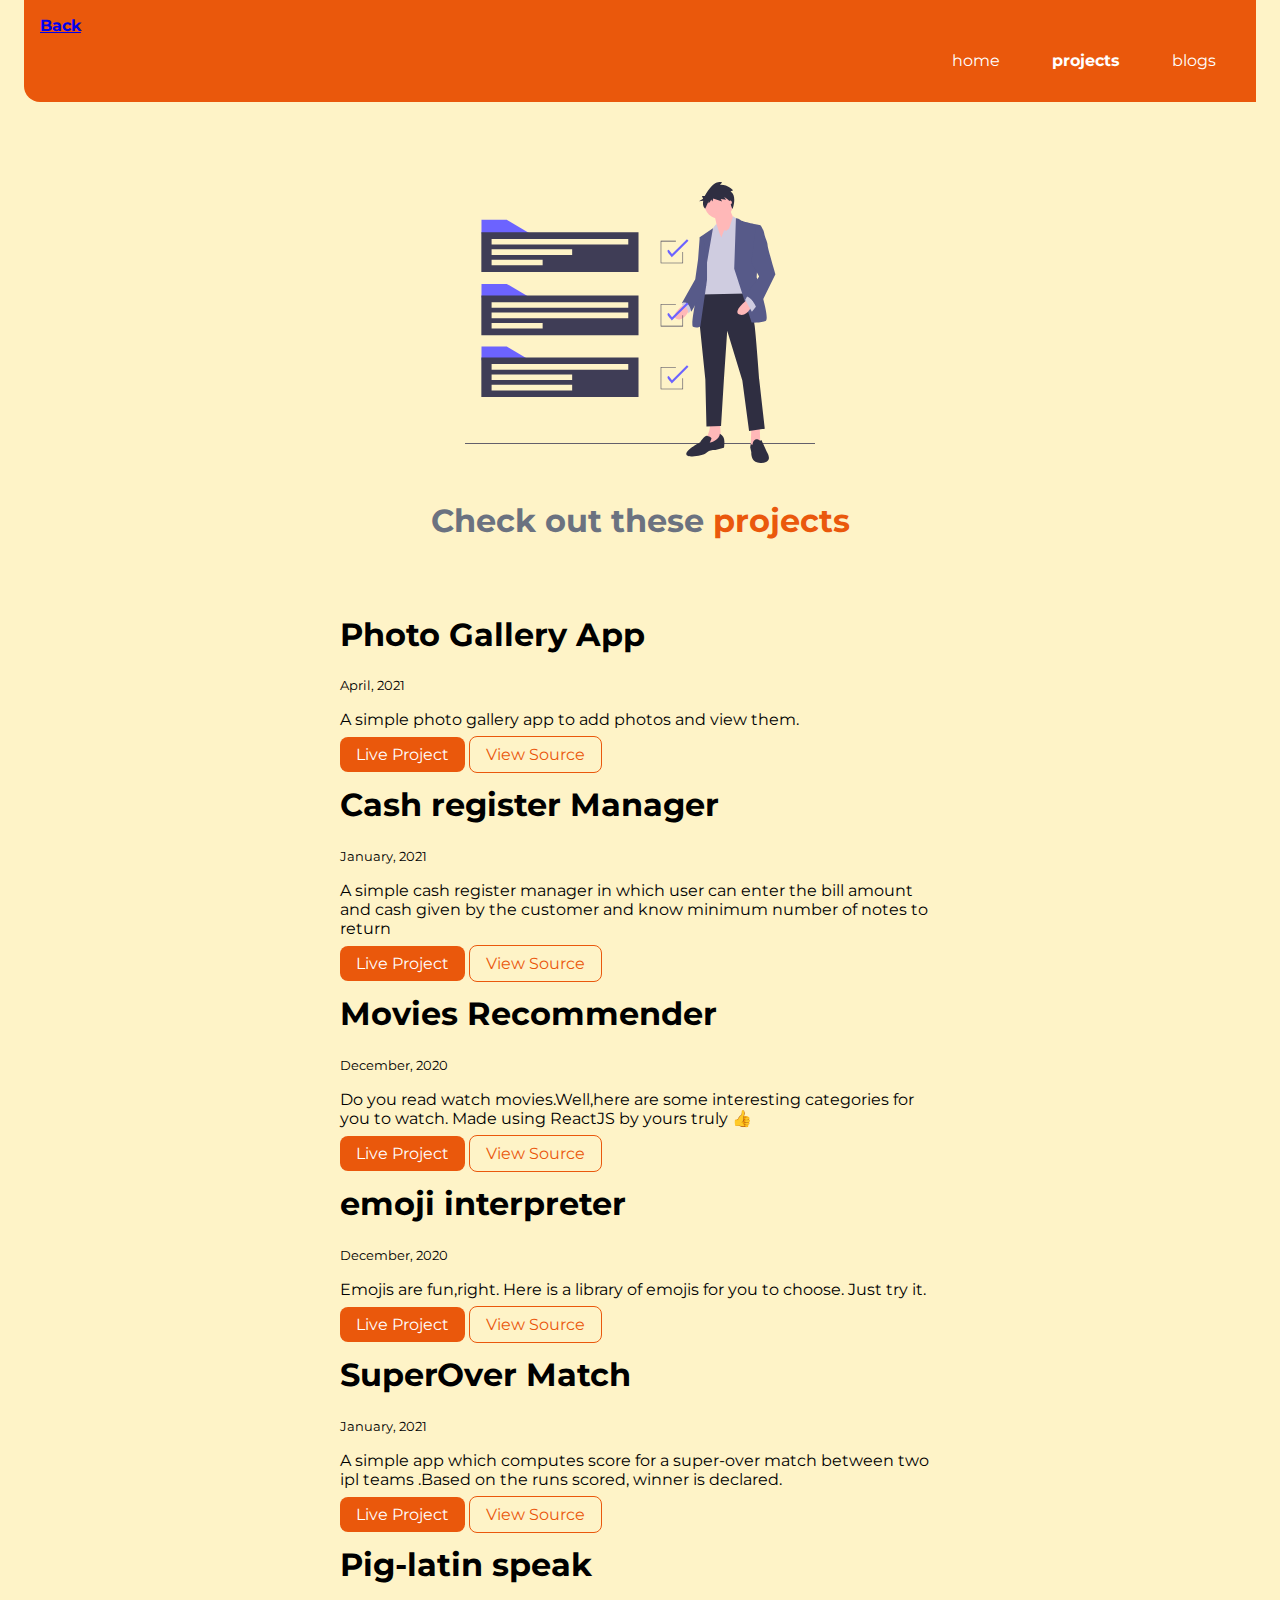
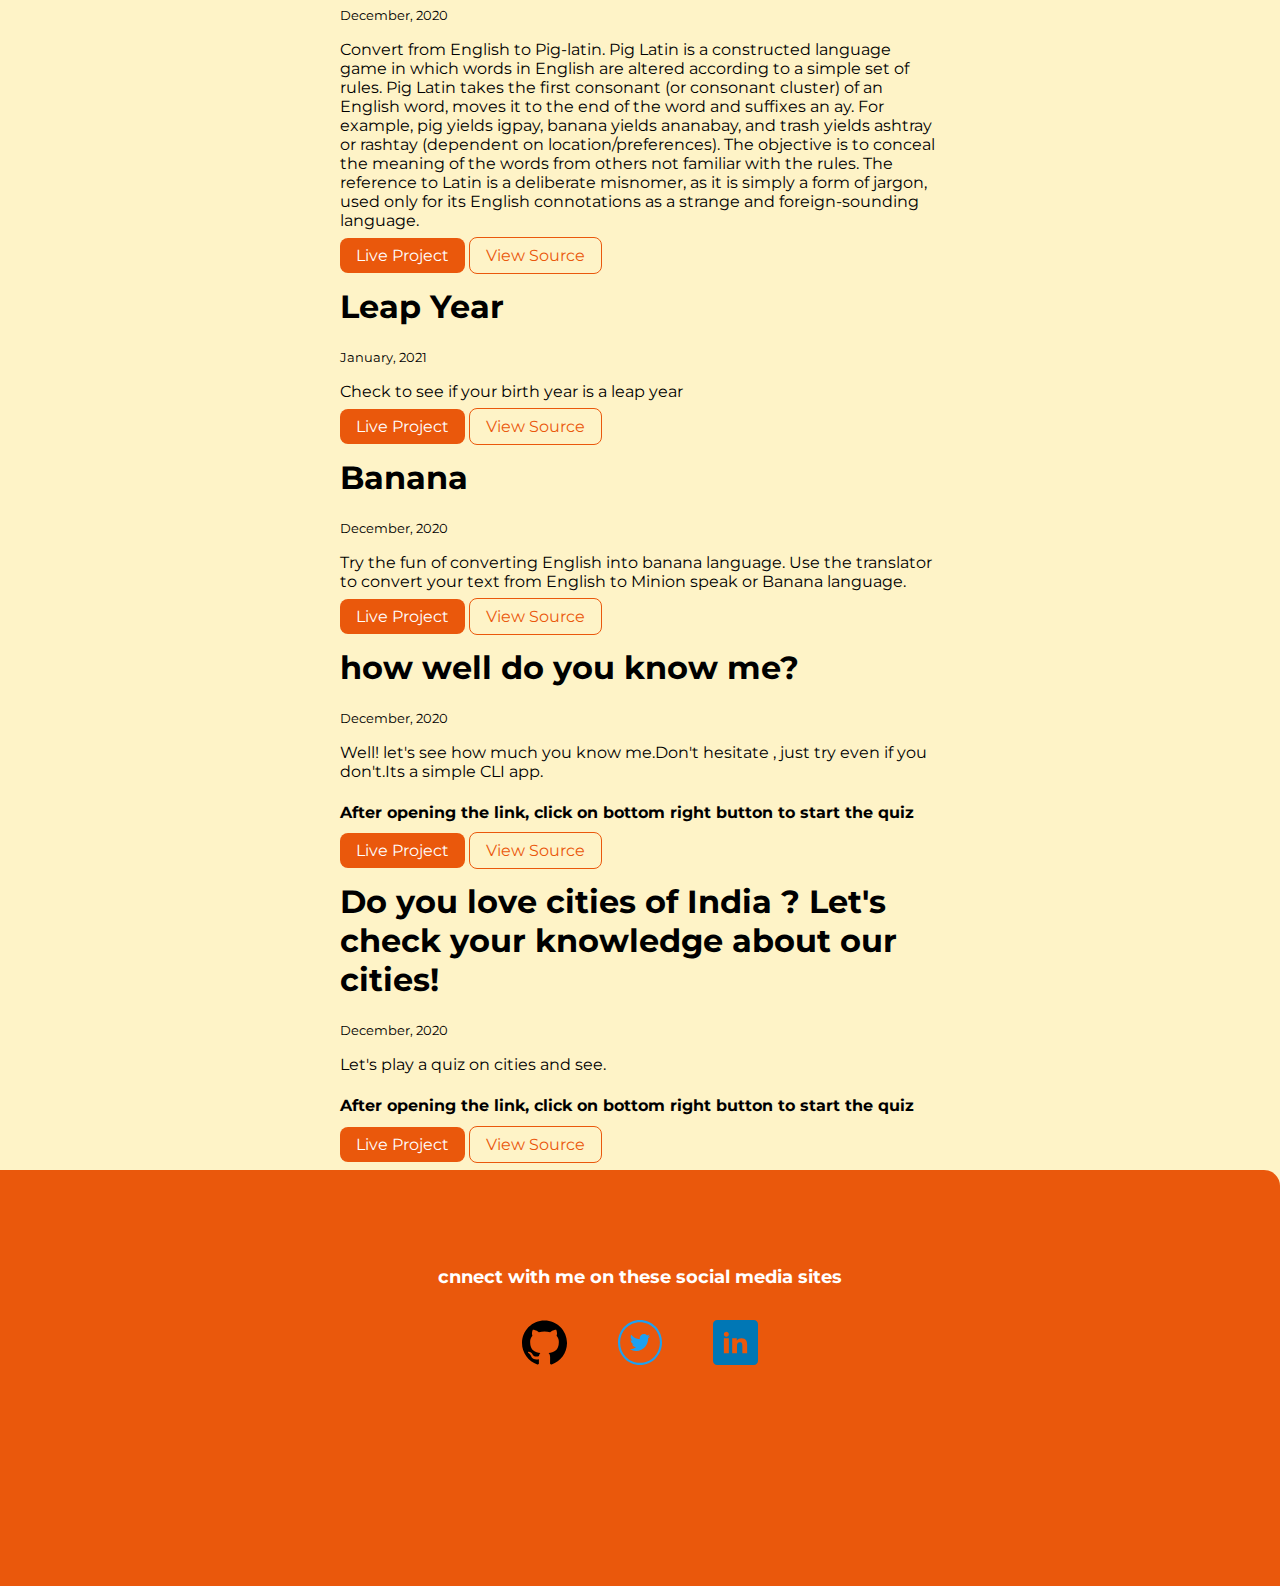
==== projects.html @ cdc4c17a "updates" ====
<!DOCTYPE html>
<html lang="en">
<head>
    <meta charset="UTF-8">
    <meta name="viewport" content="width=device-width, initial-scale=1.0">
    <link href="styles.css" rel="stylesheet" />
    <title>My projects!</title>
</head>
<body>
    <nav class="navigation container">
        <div class="nav-brand"><a href="/">Back </a></div>
        <ul class="list-non-bullet nav-pills">
            <li class="list-item-inline">
                <a class="link" href="/">home</a>
            </li>
            <li class="list-item-inline">
                <a class="link link-active" href="/projects.html">projects</a>
            </li>
            <li class="list-item-inline">
                <a class="link" href="/blogs.html">blogs</a>
            </li>
        </ul>
    </nav>

    <header class="hero">
        <img class="hero-img" src="images/projects.svg" />
        <h1 class="hero-heading">Check out these <span class="heading-inverted"> projects</span></h1>
    </header>

    <ul class="list-non-bullet">

        <li>
            <article class="showcase-list container container-center ">
                <h1>Photo Gallery App</h1>
            <small>April, 2021</small>
            <p>A simple photo gallery app to add photos and view them.</p>

            <a class="link link-primary" href="https://image-gallery01.netlify.app/">Live Project</a>
            <a class="link link-secondary" href="https://github.com/Ankitdotc/Photo-gallery-app">View Source</a>

            </article>
            
        </li>

        <li>
            <article class="showcase-list container container-center ">
                <h1>Cash register Manager</h1>
            <small>January, 2021</small>
            <p>A simple cash register manager in which user can enter the bill amount and cash given by the customer and know minimum number of notes to return</p>

            <a class="link link-primary" href="https://cash-registry.netlify.app/">Live Project</a>
            <a class="link link-secondary" href="https://github.com/Ankitdotc/cash-register-manager">View Source</a>

            </article>
            
        </li>

        

        <li>
            <article class="showcase-list container container-center ">
                <h1>Movies Recommender</h1>
            <small>December, 2020</small>
            <p>Do you read watch movies.Well,here are some interesting categories for you to watch. Made using ReactJS by yours truly 👍</p>

            <a class="link link-primary" href="https://poplz.csb.app/">Live Project</a>
            <a class="link link-secondary" href="https://github.com/Ankitdotc/Movies">View Source</a>

            </article>
            
        </li>

        <li>
            <article class="showcase-list container container-center ">
                <h1>emoji interpreter</h1>
            <small>December, 2020</small>
            <p>Emojis are fun,right. Here is a library of emojis for you to choose. Just try it.</p>

            <a class="link link-primary" href="https://5e61q.csb.app/">Live Project</a>
            <a class="link link-secondary" href="https://github.com/Ankitdotc/Emoji-interpretor">View Source</a>

            </article>
            
        </li>

        <li>
            <article class="showcase-list container container-center ">
                <h1>SuperOver Match</h1>
            <small>January, 2021</small>
            <p>A simple app which computes score for a super-over match between two ipl teams .Based on the runs scored, winner is declared.</p>

            <a class="link link-primary" href="https://superover.netlify.app/">Live Project</a>
            <a class="link link-secondary" href="https://github.com/Ankitdotc/Super-Over-Match">View Source</a>

            </article>
            
        </li>


        <li>
            <article class="showcase-list container container-center ">
                <h1>Pig-latin speak</h1>
            <small>December, 2020</small>
            <p>Convert from English to Pig-latin.  Pig Latin is a constructed language game in which words in English are altered according to a simple set of rules. Pig Latin takes the first consonant (or consonant cluster) of an English word, moves it to the end of the word and suffixes an ay. For example, pig yields igpay, banana yields ananabay, and trash yields ashtray or rashtay (dependent on location/preferences). The objective is to conceal the meaning of the words from others not familiar with the rules. The reference to Latin is a deliberate misnomer, as it is simply a form of jargon, used only for its English connotations as a strange and foreign-sounding language.</p>

            <a class="link link-primary" href="https://pig-latin-translate.netlify.app/">Live Project</a>
            <a class="link link-secondary" href="https://github.com/Ankitdotc/Translator-App">View Source</a>

            </article>
            
        </li>
        <li>
            <article class="showcase-list container container-center ">
                <h1>Leap Year</h1>
            <small>January, 2021</small>
            <p>Check to see if your birth year is a leap year</p>
            <a class="link link-primary" href="https://leap-yearcheck.netlify.app/">Live Project</a>
            <a class="link link-secondary" href="https://github.com/Ankitdotc/LeapYear">View Source</a>

            </article>
            
        </li>

        <li>
            <article class="showcase-list container container-center ">
                <h1>Banana</h1>
            <small>December, 2020</small>
            <p>Try the fun of converting English into banana language. Use the translator to convert your text from English to Minion speak or Banana language.</p>

            <a class="link link-primary" href="https://banana-fun-translate.netlify.app/">Live Project</a>
            <a class="link link-secondary" href="https://github.com/Ankitdotc/Banana-speak">View Source</a>

            </article>
            
        </li>

        <li>
            <article class="showcase-list container container-center ">
                <h1>how well do you know me?</h1>
                <small>December, 2020</small>
                <p>Well! let's see how much you know me.Don't hesitate , just try even if you don't.Its a simple CLI app.
                  <h3><small>After opening the link, click on bottom right button to start the quiz</small></h3></p>
    
                <a class="link link-primary" href="https://repl.it/@Ankitc99/Do-you-Know-me-Cli-quiz-app-1?embed=1&output=1#index.js">Live Project</a>
                <a class="link link-secondary" href="https://github.com/Ankitdotc/Do-you-Know-me--Cli-quiz-app-1">View Source</a>
            </article>
            
        </li>

        <li>
            <article class="showcase-list container container-center ">
                <h1>Do you love cities of India ? Let's check your knowledge about our cities!</h1>
            <small>December, 2020</small>
            <p> Let's play a quiz on cities  and see.
                <h3><small>After opening the link, click on bottom right button to start the quiz</small></h3>
            </p>

            <a class="link link-primary" href="https://repl.it/@Ankitc99/Cli-App-Quiz-on-Indian-Cities-2?embed=1&output=1#index.js">Live Project</a>
            <a class="link link-secondary" href="https://github.com/Ankitdotc/Cli-App-Quiz-on-Indian-Cities-2">View Source</a>

            </article>
            
        </li>

    </ul>

    <footer class="footer">
        <div class="footer-header">cnnect with me on these social media sites </div>
        <ul class="social-links list-non-bullet">
            <li class="list-item-inline">
                <a class="link" href="https://github.com/Ankitdotc/Portfolio-design">
                    <img class="github" src="images/github.svg" alt=""style=" width: 7%">
                </a>
            </li>
            <li class="list-item-inline">
                <a class="link" href="https://twitter.com/AnkitCh10814265">
                    <img class="twitter" src="images/twitter-round-line-color.svg" alt="" style="
                    width: 7%">
                </a>
            </li>
            <li class="list-item-inline">
                <a class="link" href="https://www.linkedin.com/in/ankit-chaudhary-b817491a7/">
                    <img class="linkedin" src="images/linkedin-square-color.svg" alt=""style="width:7%">
                </a>
            </li>
            
        </ul>
    </footer>
    
</body>
</html>
---- styles.css ----
@import url('https://fonts.googleapis.com/css2?family=Montserrat:ital@1&display=swap');

:root {
    --primary-color: #EA580C;
    --off-white: #F3F4F6;
    --dark-gray: #6B7280;


}

body {
    font-family: 'Montserrat', sans-serif;
    margin: 0px;
    background-color: #FEF3C7;

}

hr {
    margin: 2rem 0rem;
}

/** container **/

.container {
    padding: 0rem 1rem;


}

.container-center {
    max-width: 600px;
    margin: auto;
}

/** links **/

.link {

    text-decoration: none;
    padding: 0.5rem 1rem;
}

.link-primary {
    background-color: var(--primary-color);
    border-radius: 0.5rem;
    color: white;

}

.link-secondary {
    color: var(--primary-color);
    border-radius: 0.5rem;
    border: 1px solid var(--primary-color);


}

/** look into BEM naming convention for CSS **/

/** lists **/

.list-non-bullet {
    list-style: none;
    padding-inline-start: 0px;
}

.list-item-inline {
    display: inline;
    padding: 0rem 0.5rem;
}

/** navigation **/

.navigation {
    background-color: var(--primary-color);
    color: lightyellow;
    padding: 1rem;
    border-bottom-left-radius: 1rem;
}

.navigation .nav-brand {
    font-weight: bold;
}

.navigation .nav-pills {
    text-align: right;
}

.navigation .link {
    color: white;
}

.navigation .link-active {
    font-weight: bold;
}

/** header **/

.hero {
    padding: 2rem;
    padding-top: 5rem;

}

.hero .hero-img {
    max-width: 80%;
    width: 350px;
    display: block;
    margin: auto;
}
.head .hero-img1 {
  display: block;
  margin-left: auto;
  margin-right: auto;
  width: 20%;
}

.hero .hero-heading {
    text-align: center;
    padding-top: 1rem;
    color: var(--dark-gray);
}

.hero .hero-heading .heading-inverted {
    color: var(--primary-color);
}

/** sections **/

.section {
    padding: 2rem;
}

.section h1 {
    text-align: center;


}

.ow {
    background-color: var(--off-white);
}

.blog-part{
    max-width: 600px;
   
    margin: 0px auto;
}
.navigation{
    background-color: var(--primary-color);
    border-bottom-left-radius: 1rem;
    max-width: 1200px;
    margin: 0px auto;
}
.brand{
    color: white;
    padding: 0.5rem 2px 0rem 0.5rem;
    font-weight: bold;
    font-size: 1.3rem;
}
.header-text{
    text-align: center;
}

.highlight{
   color: var(--primary-color) ; 
   font-weight: bold;
   font-size: 2.5rem;
}



.blog-content{
    max-width: 600px;
   
    margin: 0px auto;
}

/** footers **/

.footer {
    background-color: var(--primary-color);
    padding: 4rem 1rem;
    text-align: center;
    color: white;
    border-top-right-radius: 1rem;
}

.footer .link {
    color: white;
}

.footer .footer-header {
    font-weight: bold;
    font-size: large;
    padding:2rem 2rem;
}

.footer ul {
    padding-inline-start: 0px;
    margin: auto;
    padding:0;
    width:50vw;
    height:22.5vh;
    font-size:10px;
}
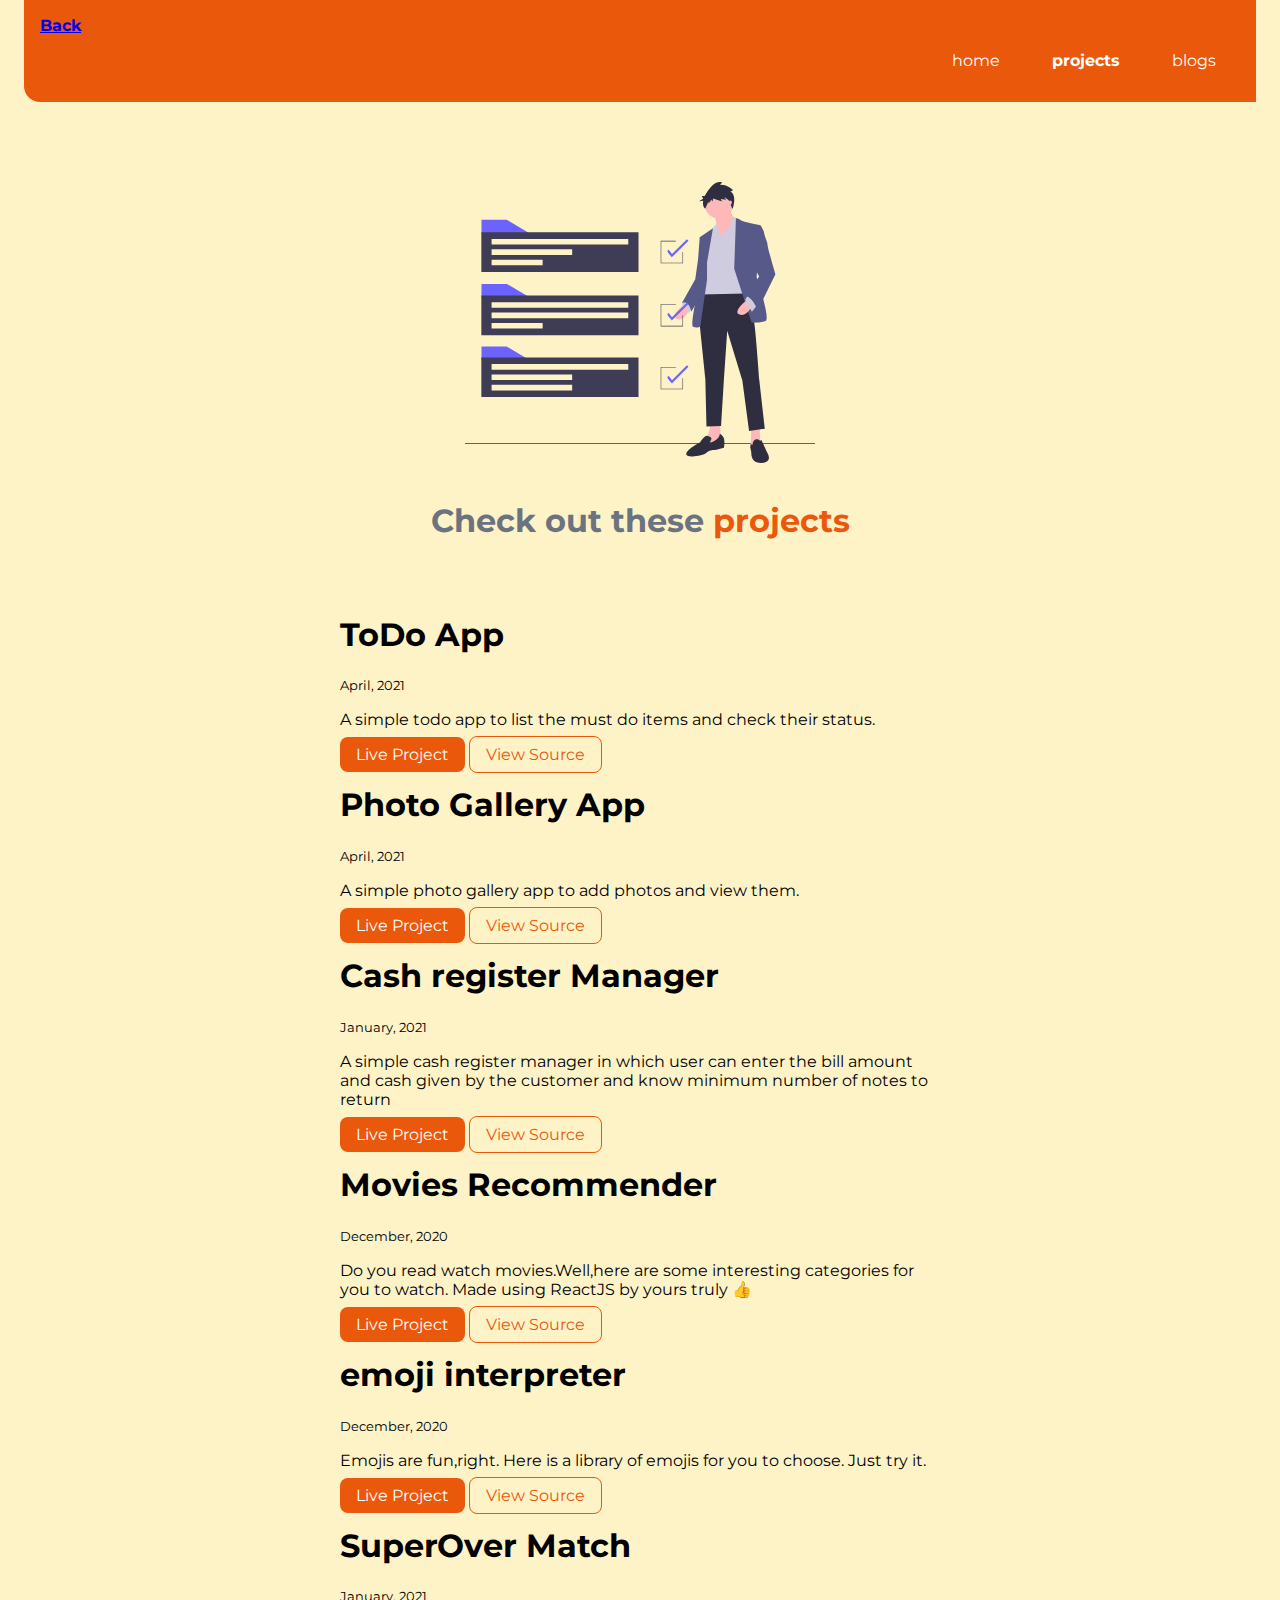
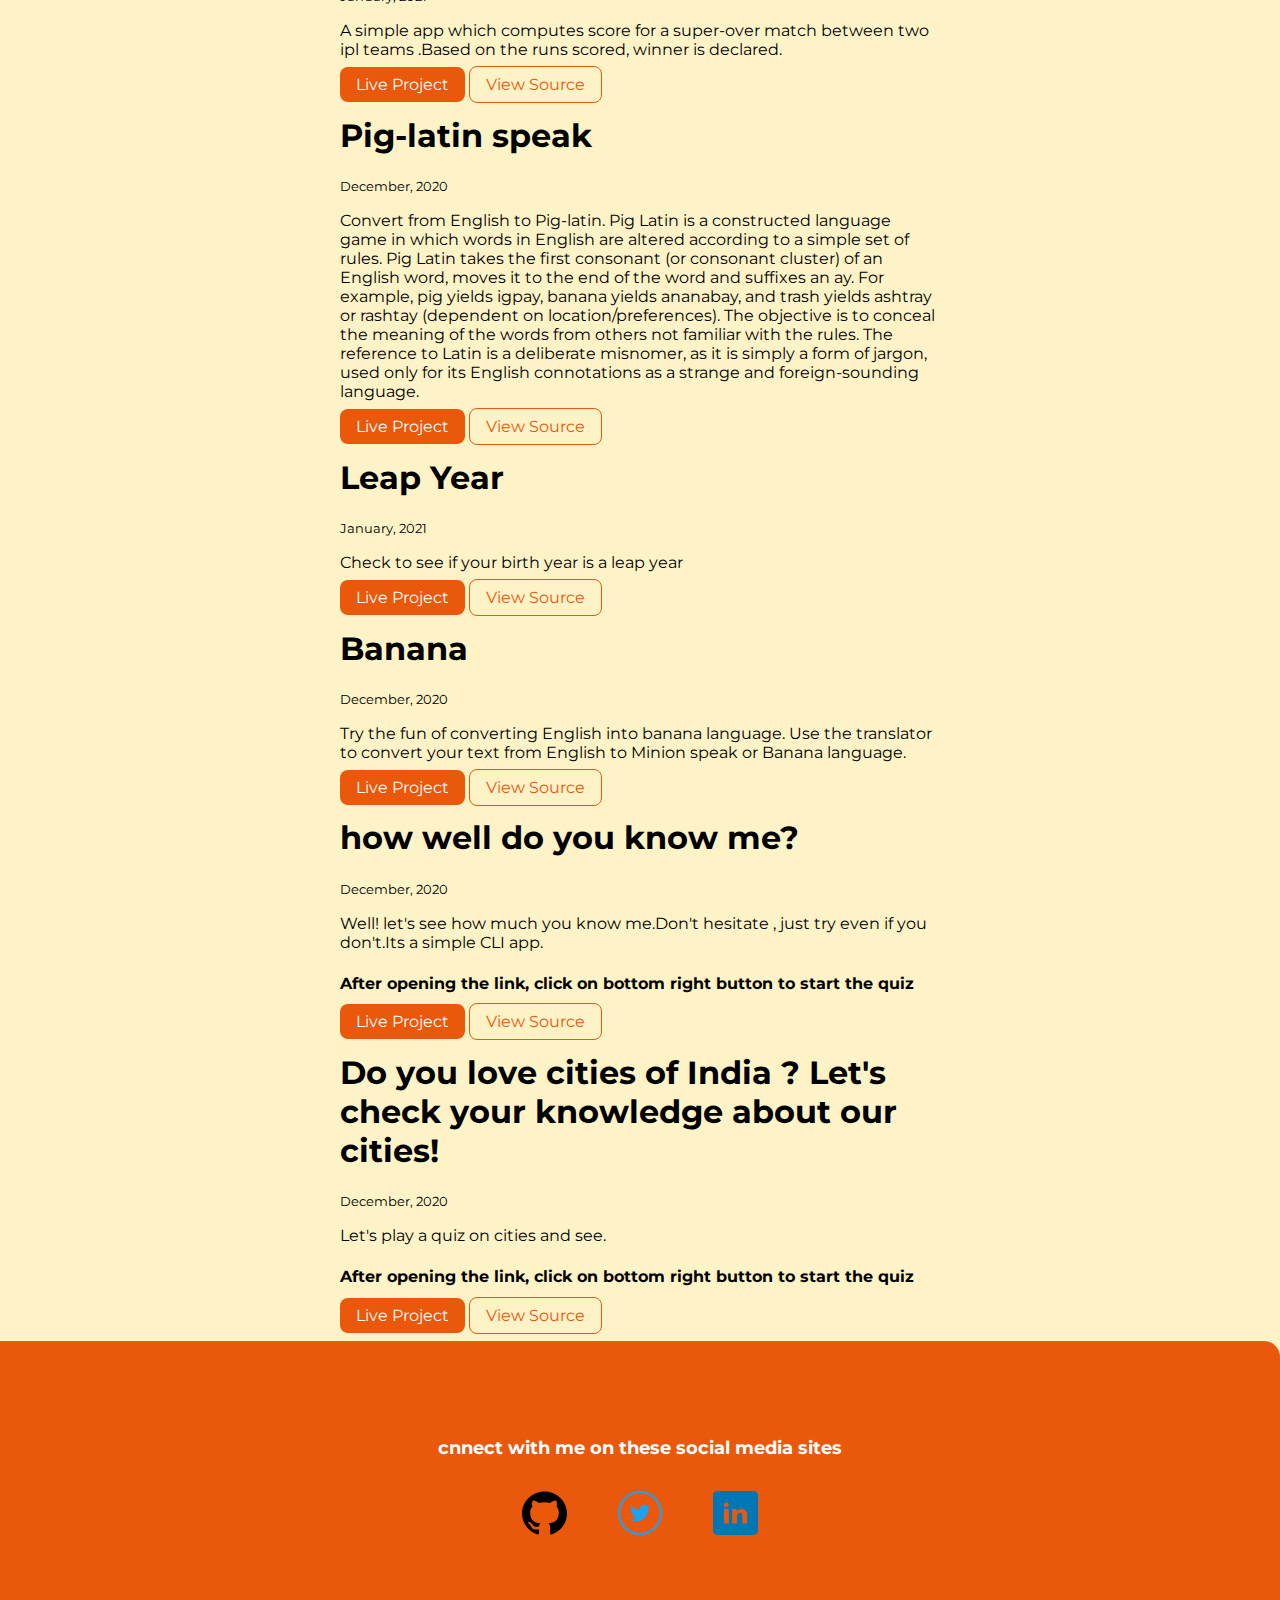
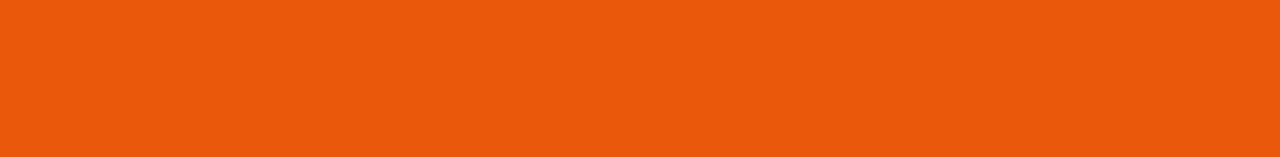
==== commit 4189bea3: "Update projects.html" ====
--- a/projects.html
+++ b/projects.html
@@ -31,6 +31,18 @@
 
         <li>
             <article class="showcase-list container container-center ">
+                <h1>ToDo App</h1>
+            <small>April, 2021</small>
+            <p>A simple todo app to list the must do items and check their status.</p>
+
+            <a class="link link-primary" href="https://a-todo-app.netlify.app/">Live Project</a>
+            <a class="link link-secondary" href="https://github.com/Ankitdotc/todo_app">View Source</a>
+            </article>
+            
+        </li>
+
+        <li>
+            <article class="showcase-list container container-center ">
                 <h1>Photo Gallery App</h1>
             <small>April, 2021</small>
             <p>A simple photo gallery app to add photos and view them.</p>
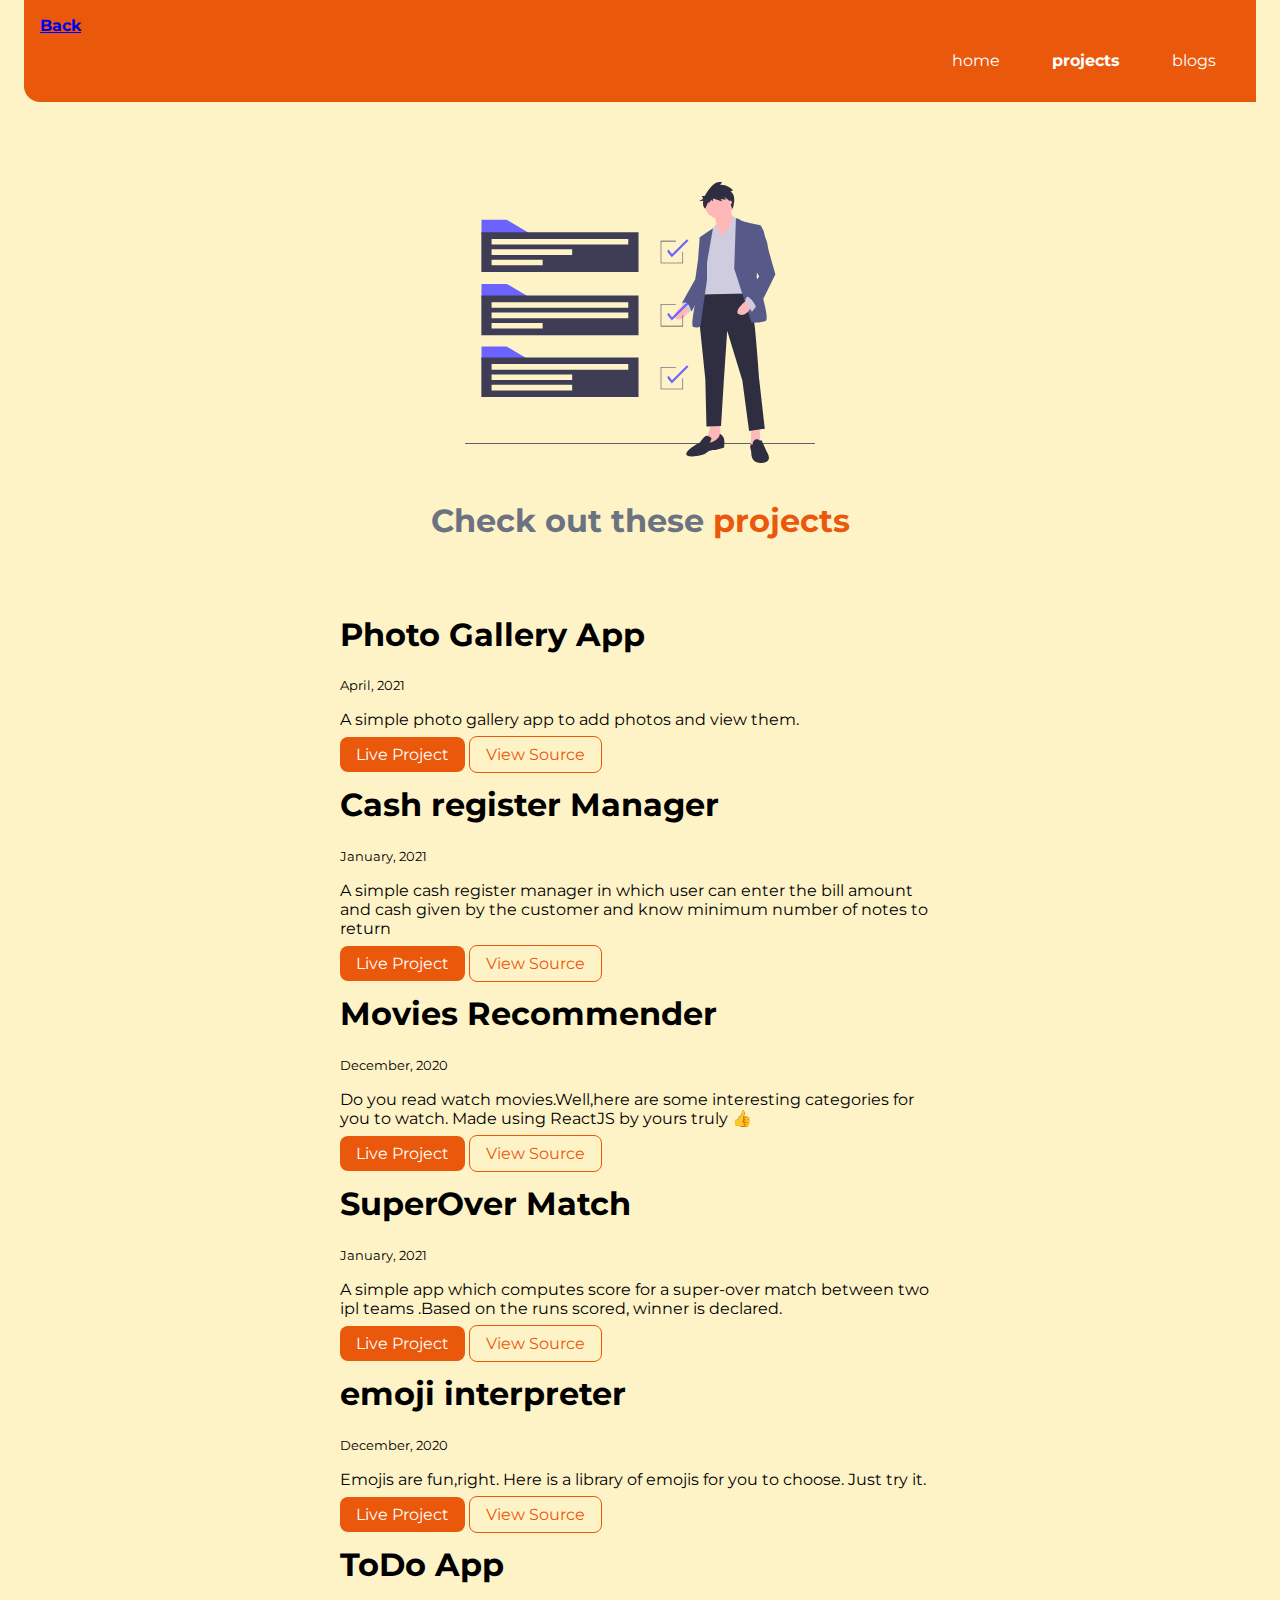
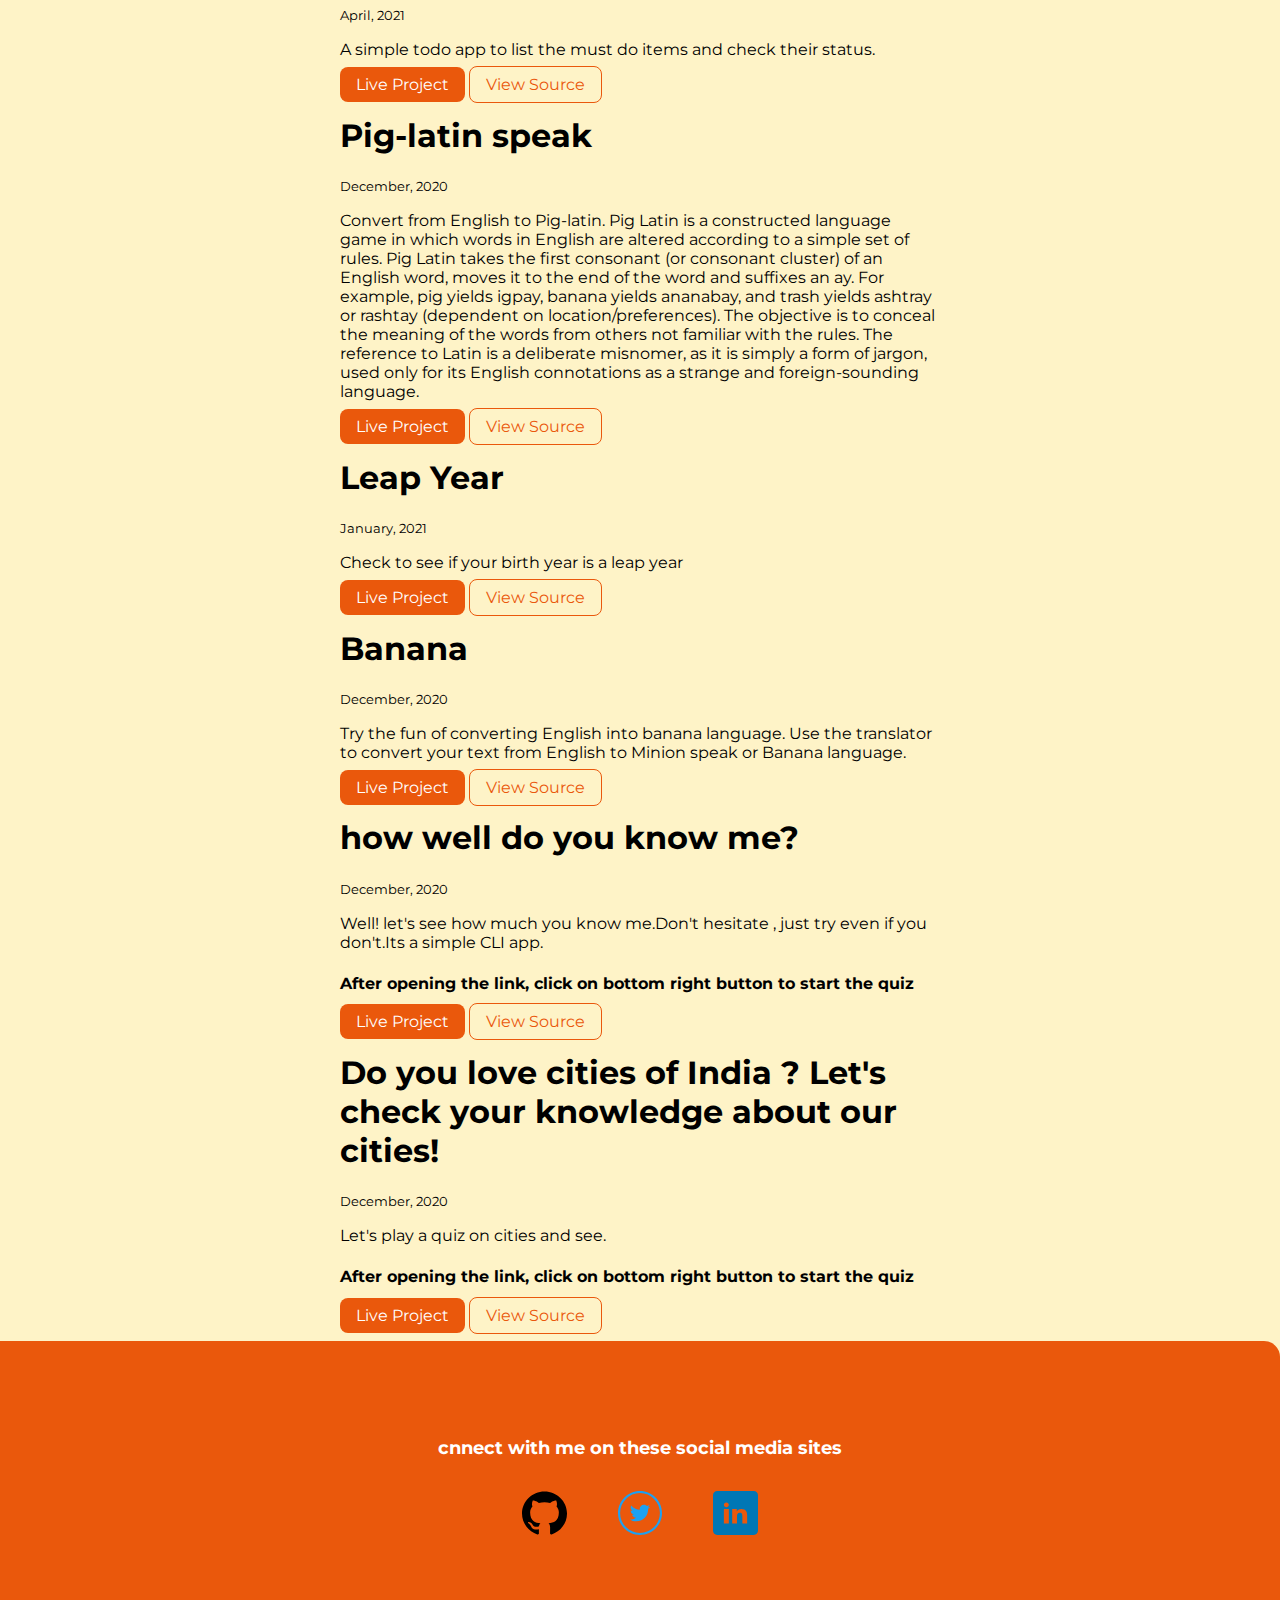
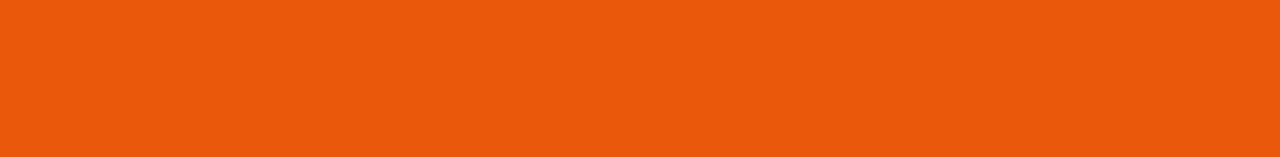
==== commit 06571865: "updated" ====
--- a/projects.html
+++ b/projects.html
@@ -31,79 +31,83 @@
 
         <li>
             <article class="showcase-list container container-center ">
+                <h1>Photo Gallery App</h1>
+            <small>April, 2021</small>
+            <p>A simple photo gallery app to add photos and view them.</p>
+
+            <a class="link link-primary" href="https://image-gallery01.netlify.app/">Live Project</a>
+            <a class="link link-secondary" href="https://github.com/Ankitdotc/Photo-gallery-app">View Source</a>
+
+            </article>
+            
+        </li>
+
+        
+
+        
+
+        <li>
+            <article class="showcase-list container container-center ">
+                <h1>Cash register Manager</h1>
+            <small>January, 2021</small>
+            <p>A simple cash register manager in which user can enter the bill amount and cash given by the customer and know minimum number of notes to return</p>
+
+            <a class="link link-primary" href="https://cash-registry.netlify.app/">Live Project</a>
+            <a class="link link-secondary" href="https://github.com/Ankitdotc/cash-register-manager">View Source</a>
+
+            </article>
+            
+        </li>
+
+        
+
+        <li>
+            <article class="showcase-list container container-center ">
+                <h1>Movies Recommender</h1>
+            <small>December, 2020</small>
+            <p>Do you read watch movies.Well,here are some interesting categories for you to watch. Made using ReactJS by yours truly 👍</p>
+
+            <a class="link link-primary" href="https://poplz.csb.app/">Live Project</a>
+            <a class="link link-secondary" href="https://github.com/Ankitdotc/Movies">View Source</a>
+
+            </article>
+            
+        </li>
+        <li>
+            <article class="showcase-list container container-center ">
+                <h1>SuperOver Match</h1>
+            <small>January, 2021</small>
+            <p>A simple app which computes score for a super-over match between two ipl teams .Based on the runs scored, winner is declared.</p>
+
+            <a class="link link-primary" href="https://superover.netlify.app/">Live Project</a>
+            <a class="link link-secondary" href="https://github.com/Ankitdotc/Super-Over-Match">View Source</a>
+
+            </article>
+            
+        </li>
+
+        <li>
+            <article class="showcase-list container container-center ">
+                <h1>emoji interpreter</h1>
+            <small>December, 2020</small>
+            <p>Emojis are fun,right. Here is a library of emojis for you to choose. Just try it.</p>
+
+            <a class="link link-primary" href="https://5e61q.csb.app/">Live Project</a>
+            <a class="link link-secondary" href="https://github.com/Ankitdotc/Emoji-interpretor">View Source</a>
+
+            </article>
+            
+        </li>
+
+        
+        <li>
+            <article class="showcase-list container container-center ">
                 <h1>ToDo App</h1>
             <small>April, 2021</small>
             <p>A simple todo app to list the must do items and check their status.</p>
 
             <a class="link link-primary" href="https://a-todo-app.netlify.app/">Live Project</a>
             <a class="link link-secondary" href="https://github.com/Ankitdotc/todo_app">View Source</a>
-            </article>
-            
-        </li>
-
-        <li>
-            <article class="showcase-list container container-center ">
-                <h1>Photo Gallery App</h1>
-            <small>April, 2021</small>
-            <p>A simple photo gallery app to add photos and view them.</p>
-
-            <a class="link link-primary" href="https://image-gallery01.netlify.app/">Live Project</a>
-            <a class="link link-secondary" href="https://github.com/Ankitdotc/Photo-gallery-app">View Source</a>
-
-            </article>
-            
-        </li>
-
-        <li>
-            <article class="showcase-list container container-center ">
-                <h1>Cash register Manager</h1>
-            <small>January, 2021</small>
-            <p>A simple cash register manager in which user can enter the bill amount and cash given by the customer and know minimum number of notes to return</p>
-
-            <a class="link link-primary" href="https://cash-registry.netlify.app/">Live Project</a>
-            <a class="link link-secondary" href="https://github.com/Ankitdotc/cash-register-manager">View Source</a>
-
-            </article>
-            
-        </li>
-
-        
-
-        <li>
-            <article class="showcase-list container container-center ">
-                <h1>Movies Recommender</h1>
-            <small>December, 2020</small>
-            <p>Do you read watch movies.Well,here are some interesting categories for you to watch. Made using ReactJS by yours truly 👍</p>
-
-            <a class="link link-primary" href="https://poplz.csb.app/">Live Project</a>
-            <a class="link link-secondary" href="https://github.com/Ankitdotc/Movies">View Source</a>
-
-            </article>
-            
-        </li>
-
-        <li>
-            <article class="showcase-list container container-center ">
-                <h1>emoji interpreter</h1>
-            <small>December, 2020</small>
-            <p>Emojis are fun,right. Here is a library of emojis for you to choose. Just try it.</p>
-
-            <a class="link link-primary" href="https://5e61q.csb.app/">Live Project</a>
-            <a class="link link-secondary" href="https://github.com/Ankitdotc/Emoji-interpretor">View Source</a>
-
-            </article>
-            
-        </li>
-
-        <li>
-            <article class="showcase-list container container-center ">
-                <h1>SuperOver Match</h1>
-            <small>January, 2021</small>
-            <p>A simple app which computes score for a super-over match between two ipl teams .Based on the runs scored, winner is declared.</p>
-
-            <a class="link link-primary" href="https://superover.netlify.app/">Live Project</a>
-            <a class="link link-secondary" href="https://github.com/Ankitdotc/Super-Over-Match">View Source</a>
-
             </article>
             
         </li>
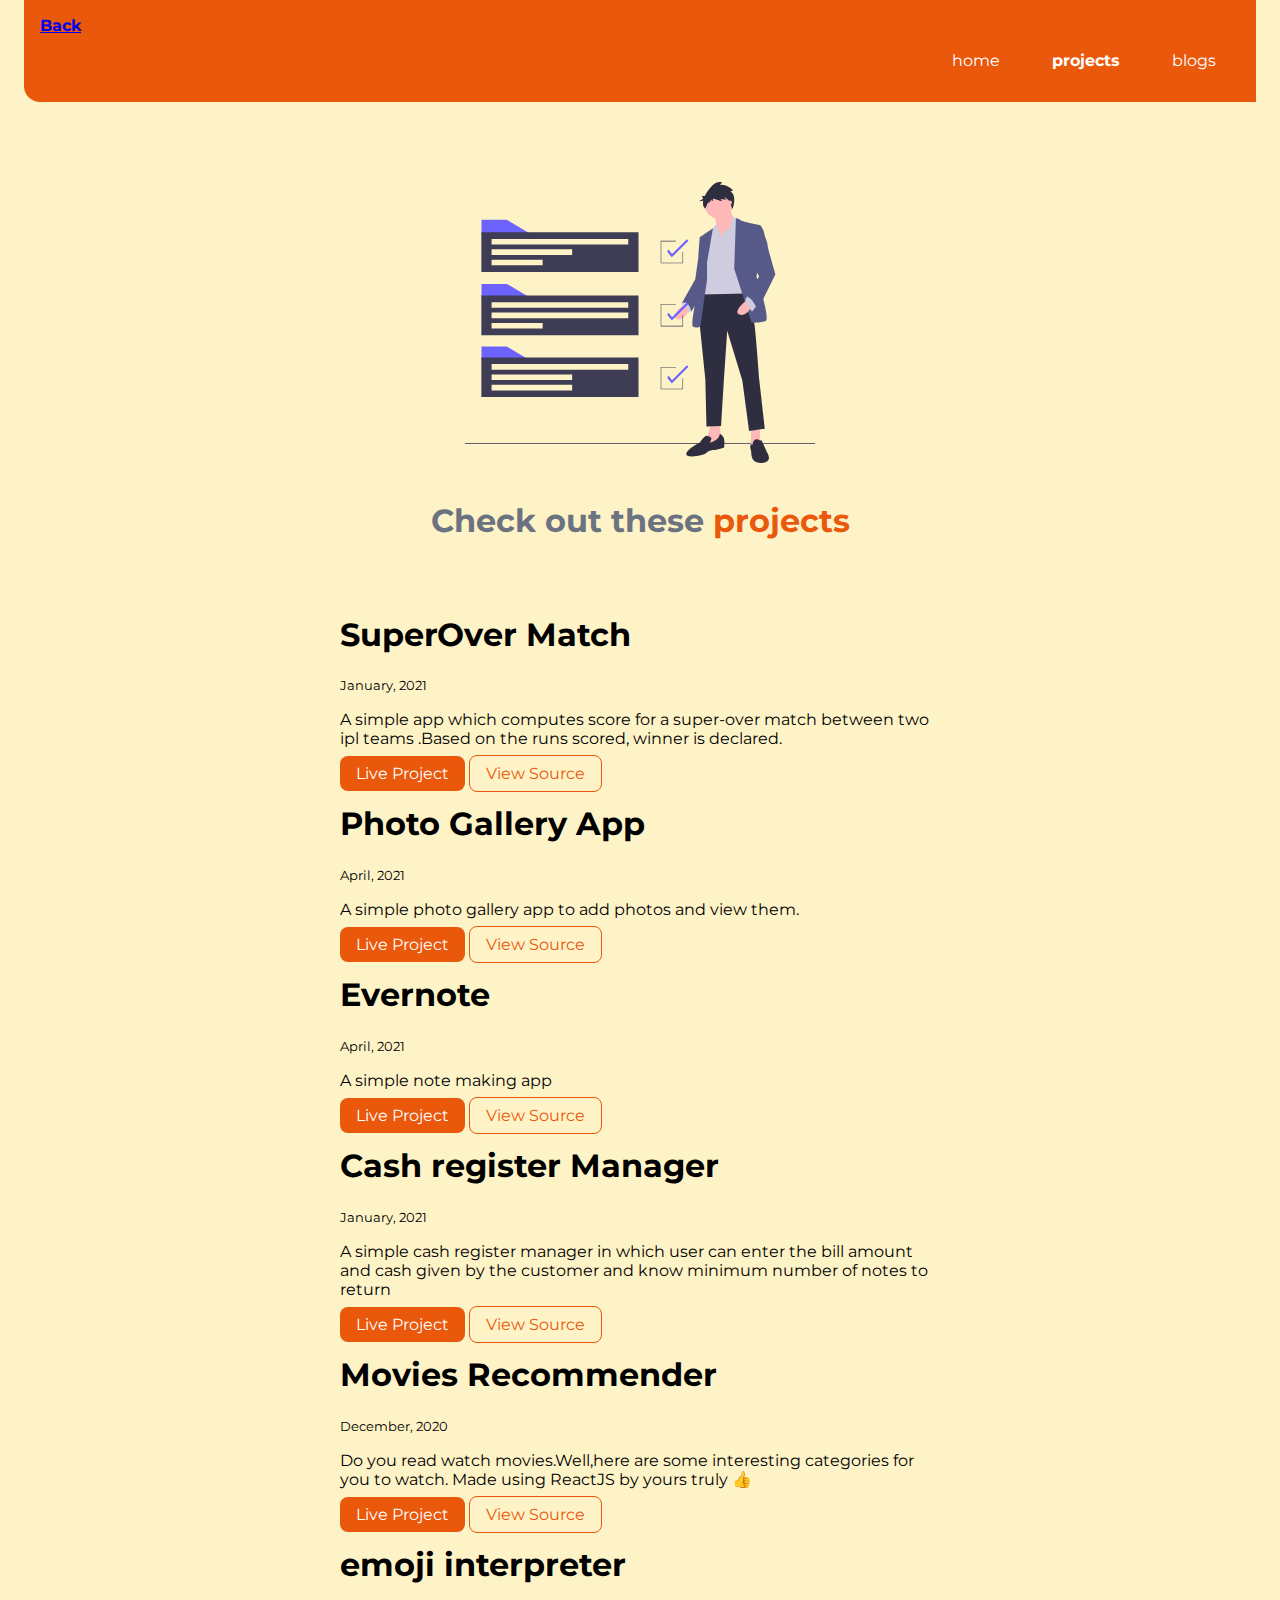
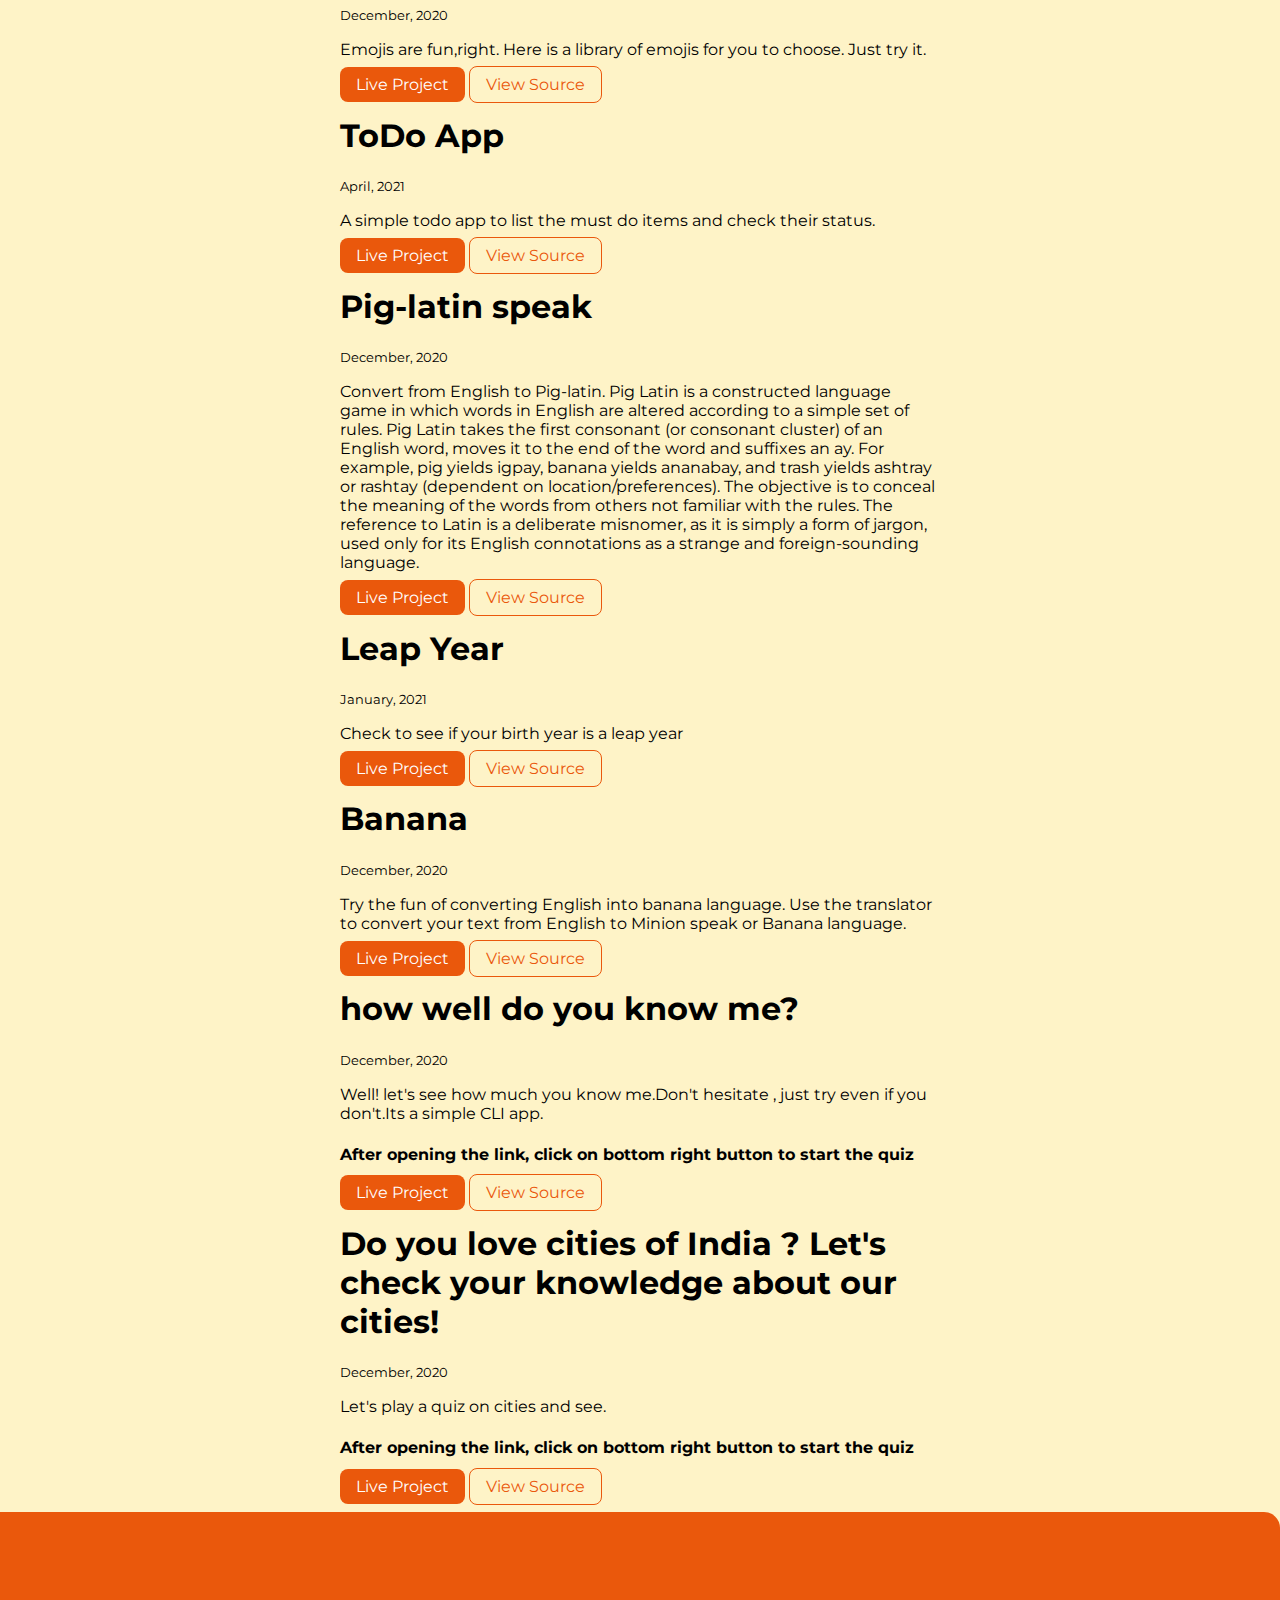
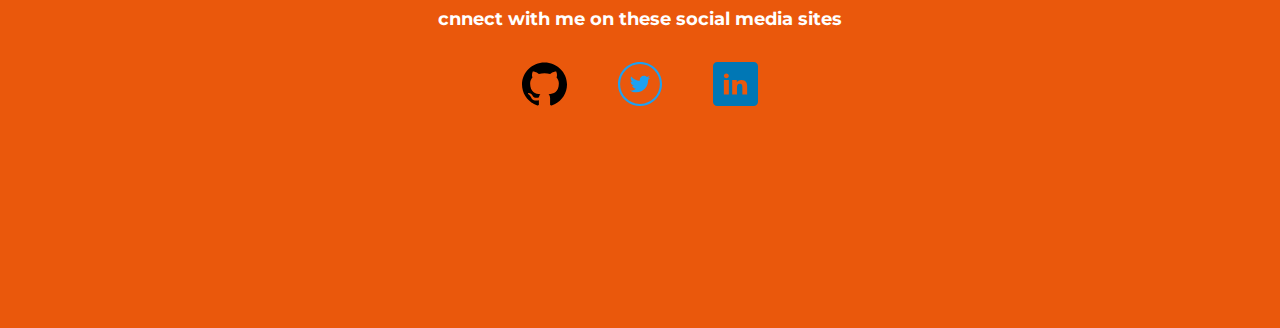
==== commit 400121a5: "final" ====
--- a/projects.html
+++ b/projects.html
@@ -31,6 +31,19 @@
 
         <li>
             <article class="showcase-list container container-center ">
+                <h1>SuperOver Match</h1>
+            <small>January, 2021</small>
+            <p>A simple app which computes score for a super-over match between two ipl teams .Based on the runs scored, winner is declared.</p>
+
+            <a class="link link-primary" href="https://superover.netlify.app/">Live Project</a>
+            <a class="link link-secondary" href="https://github.com/Ankitdotc/Super-Over-Match">View Source</a>
+
+            </article>
+            
+        </li>
+
+        <li>
+            <article class="showcase-list container container-center ">
                 <h1>Photo Gallery App</h1>
             <small>April, 2021</small>
             <p>A simple photo gallery app to add photos and view them.</p>
@@ -42,6 +55,19 @@
             
         </li>
 
+        <li>
+            <article class="showcase-list container container-center ">
+                <h1>Evernote</h1>
+            <small>April, 2021</small>
+            <p>A simple note making app</p>
+
+            <a class="link link-primary" href="https://myevernote-app.netlify.app/">Live Project</a>
+            <a class="link link-secondary" href="https://github.com/Ankitdotc/Evernote_app">View Source</a>
+
+            </article>
+            
+        </li>
+
         
 
         
@@ -73,18 +99,7 @@
             </article>
             
         </li>
-        <li>
-            <article class="showcase-list container container-center ">
-                <h1>SuperOver Match</h1>
-            <small>January, 2021</small>
-            <p>A simple app which computes score for a super-over match between two ipl teams .Based on the runs scored, winner is declared.</p>
-
-            <a class="link link-primary" href="https://superover.netlify.app/">Live Project</a>
-            <a class="link link-secondary" href="https://github.com/Ankitdotc/Super-Over-Match">View Source</a>
-
-            </article>
-            
-        </li>
+      
 
         <li>
             <article class="showcase-list container container-center ">
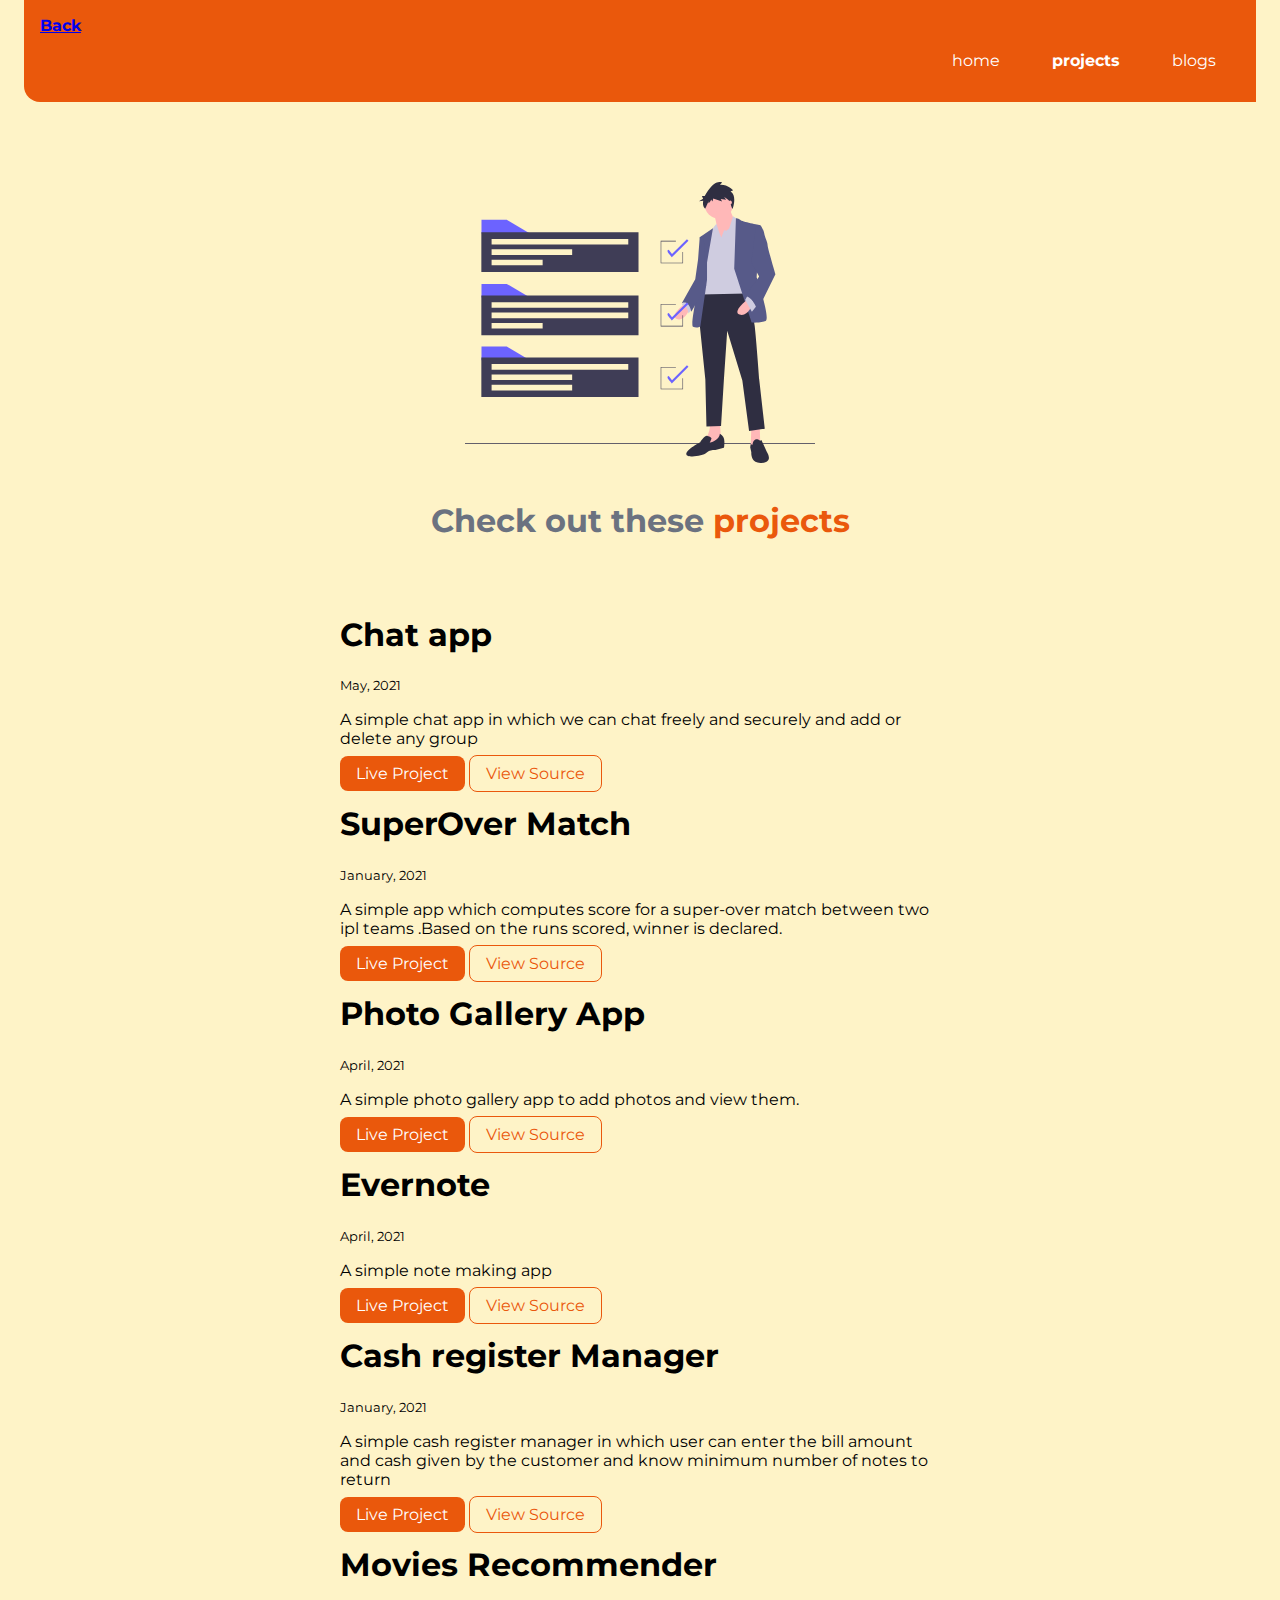
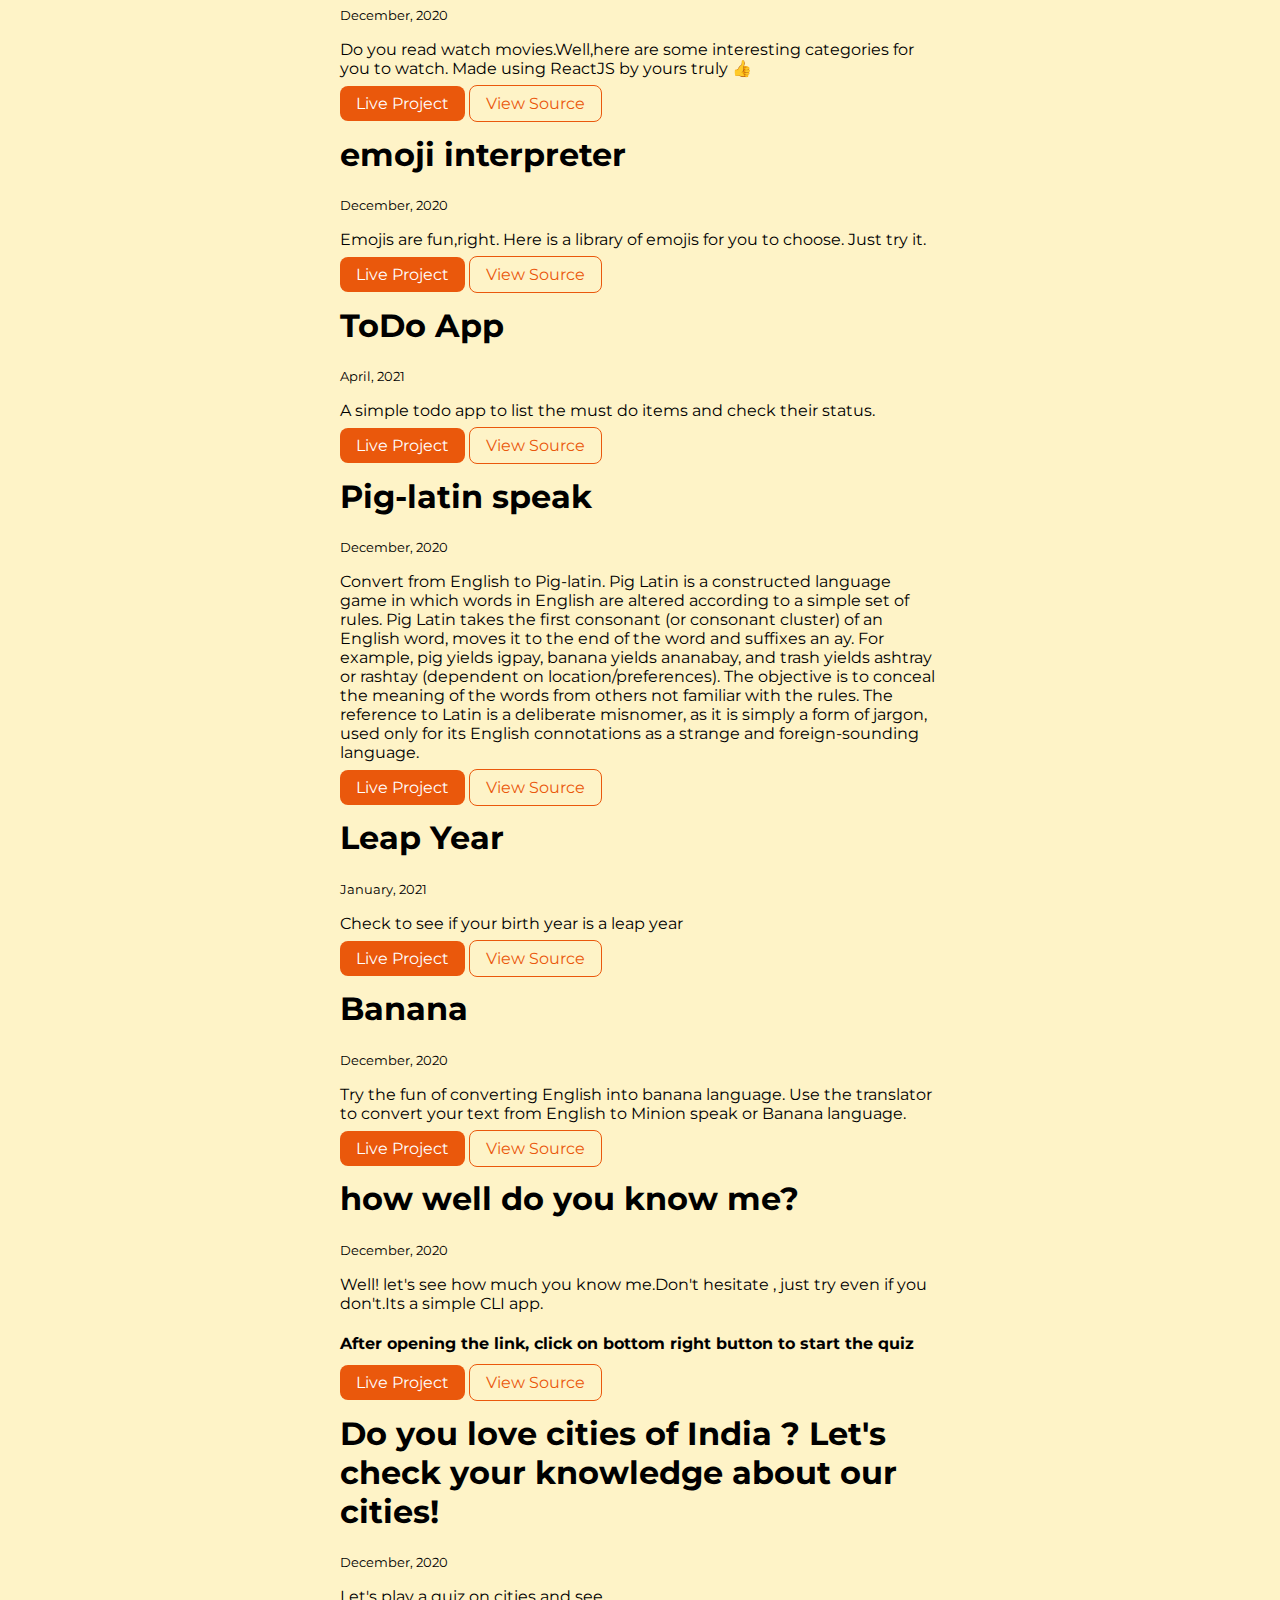
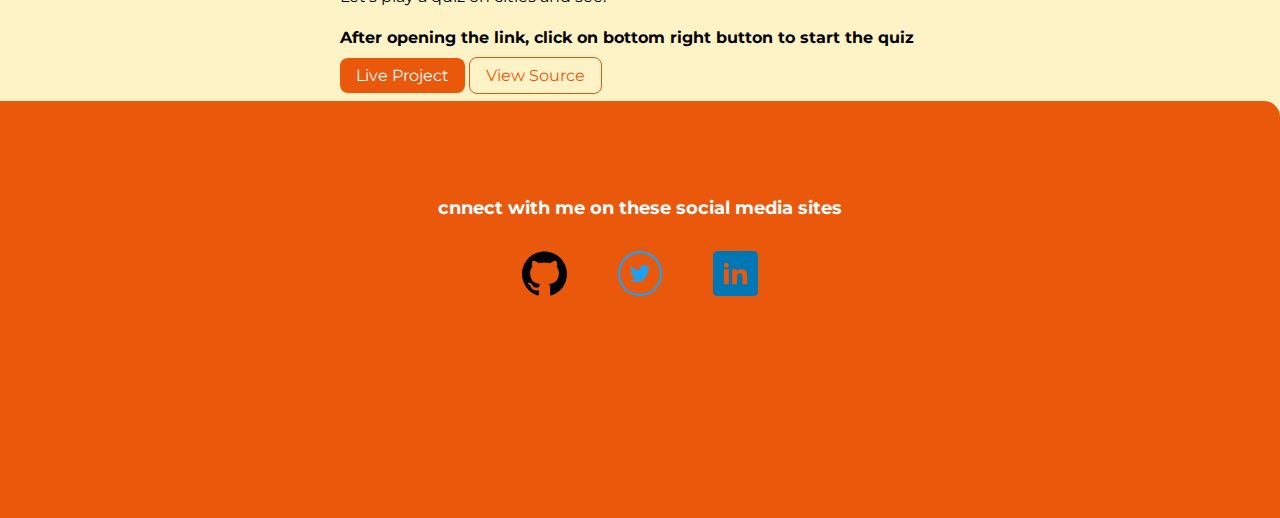
==== commit bf247c3c: "updates" ====
--- a/projects.html
+++ b/projects.html
@@ -31,6 +31,19 @@
 
         <li>
             <article class="showcase-list container container-center ">
+                <h1>Chat app</h1>
+            <small>May, 2021</small>
+            <p>A simple chat app in which we can chat freely and securely and add or delete any group</p>
+
+            <a class="link link-primary" href="https://ankit-chat-app.netlify.app/">Live Project</a>
+            <a class="link link-secondary" href="https://github.com/Ankitdotc/chat_app">View Source</a>
+
+            </article>
+            
+        </li>
+
+        <li>
+            <article class="showcase-list container container-center ">
                 <h1>SuperOver Match</h1>
             <small>January, 2021</small>
             <p>A simple app which computes score for a super-over match between two ipl teams .Based on the runs scored, winner is declared.</p>
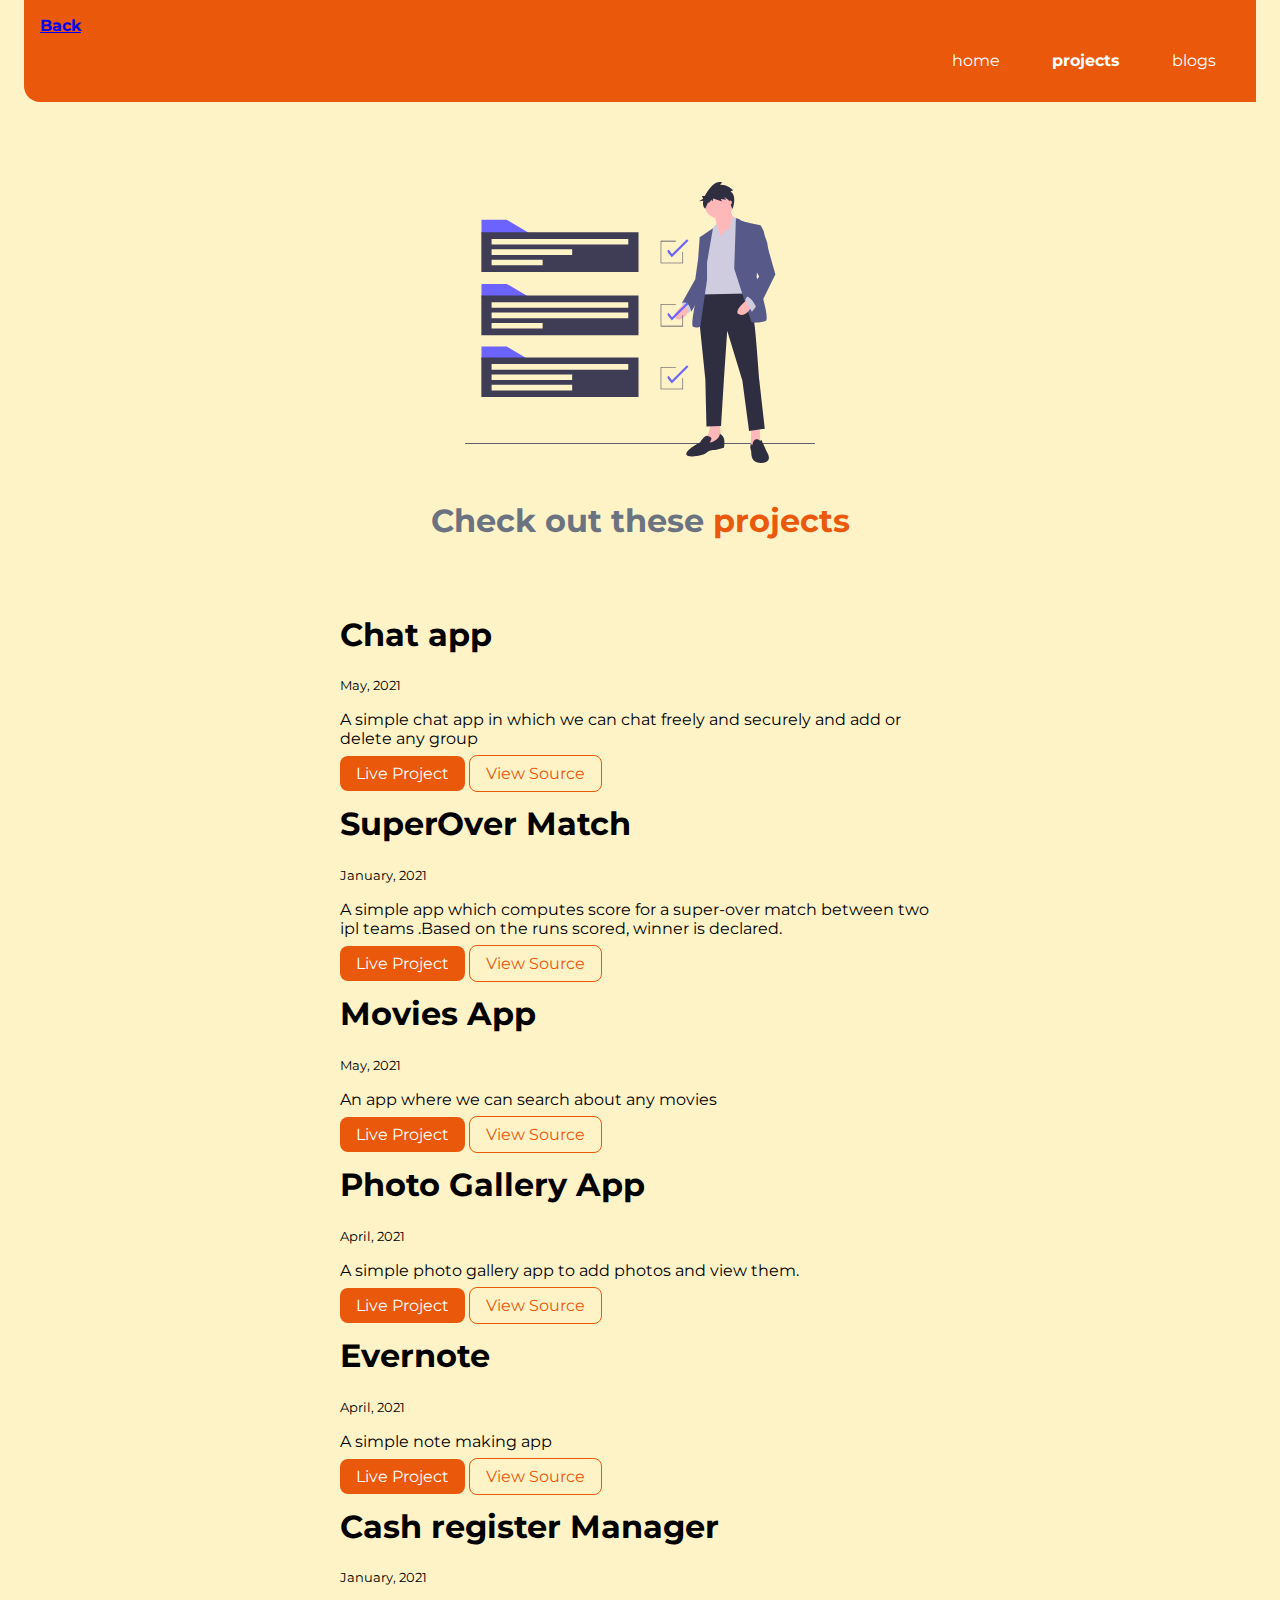
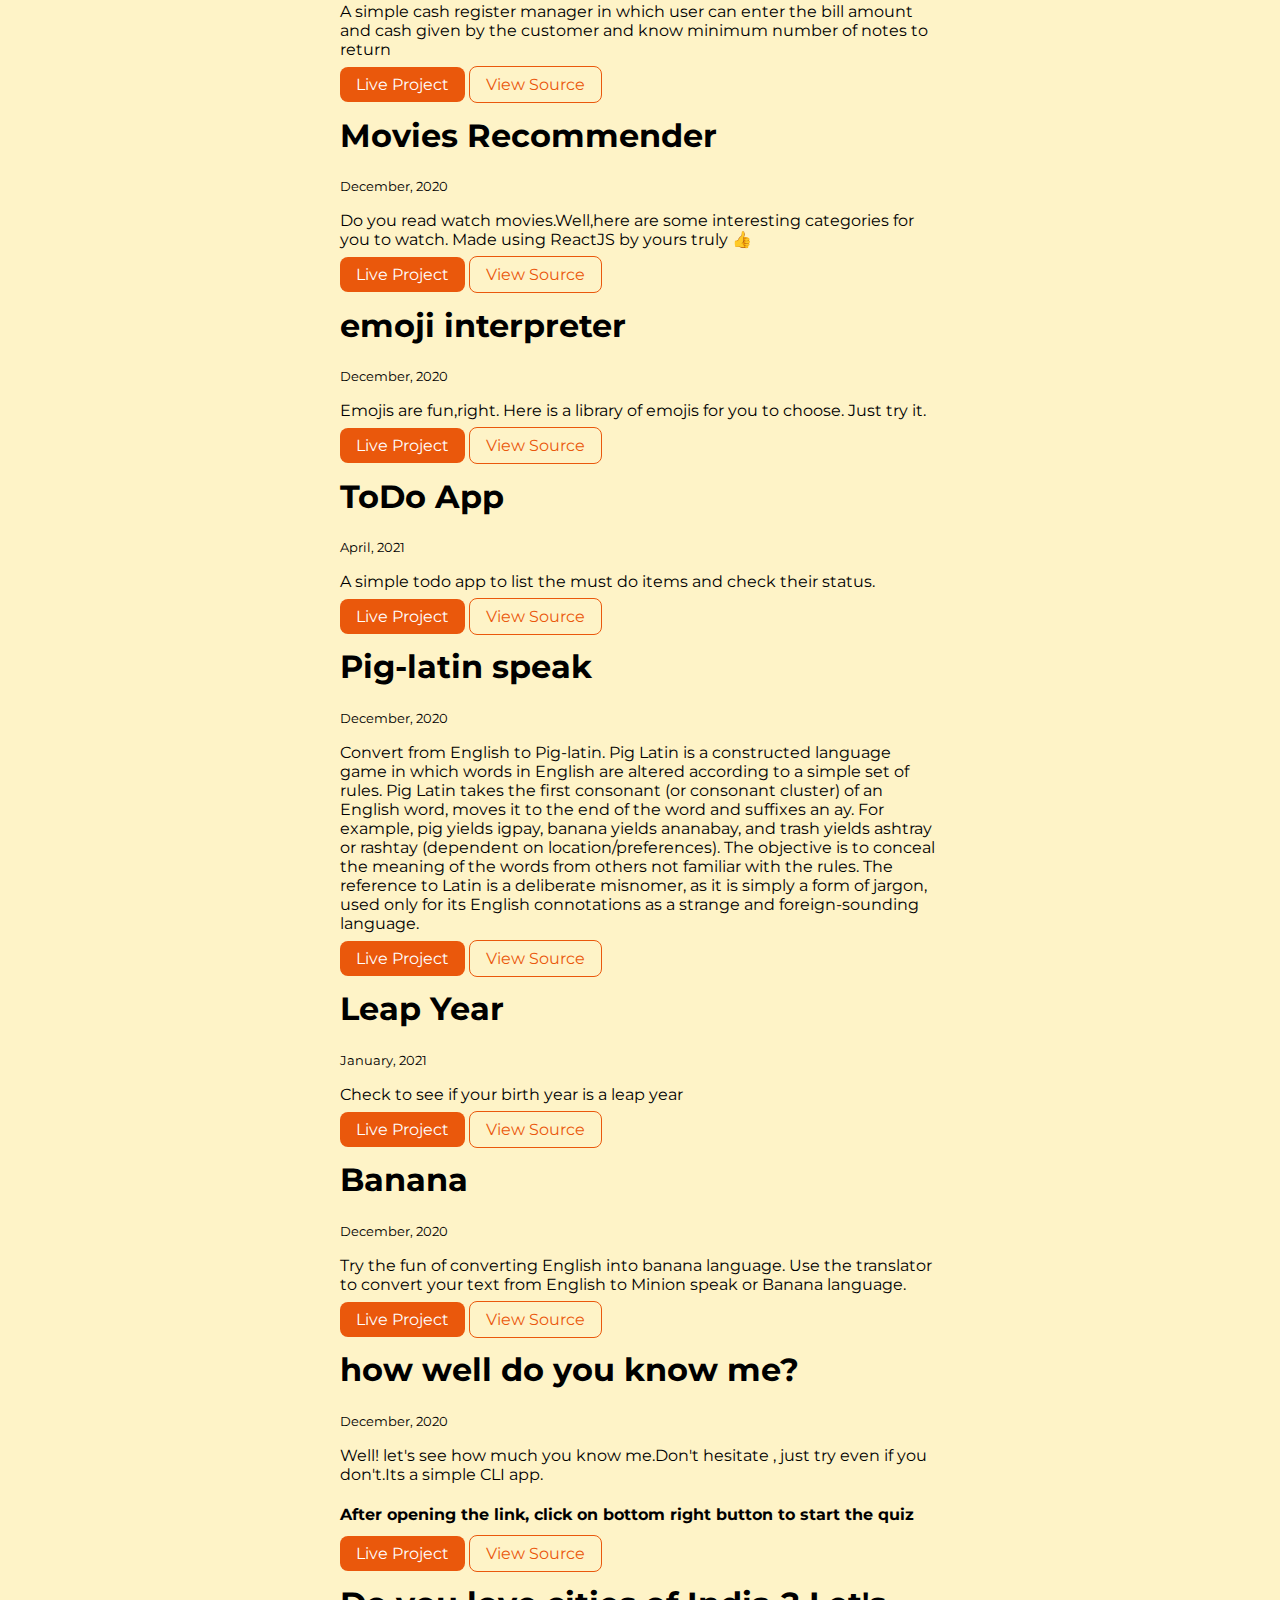
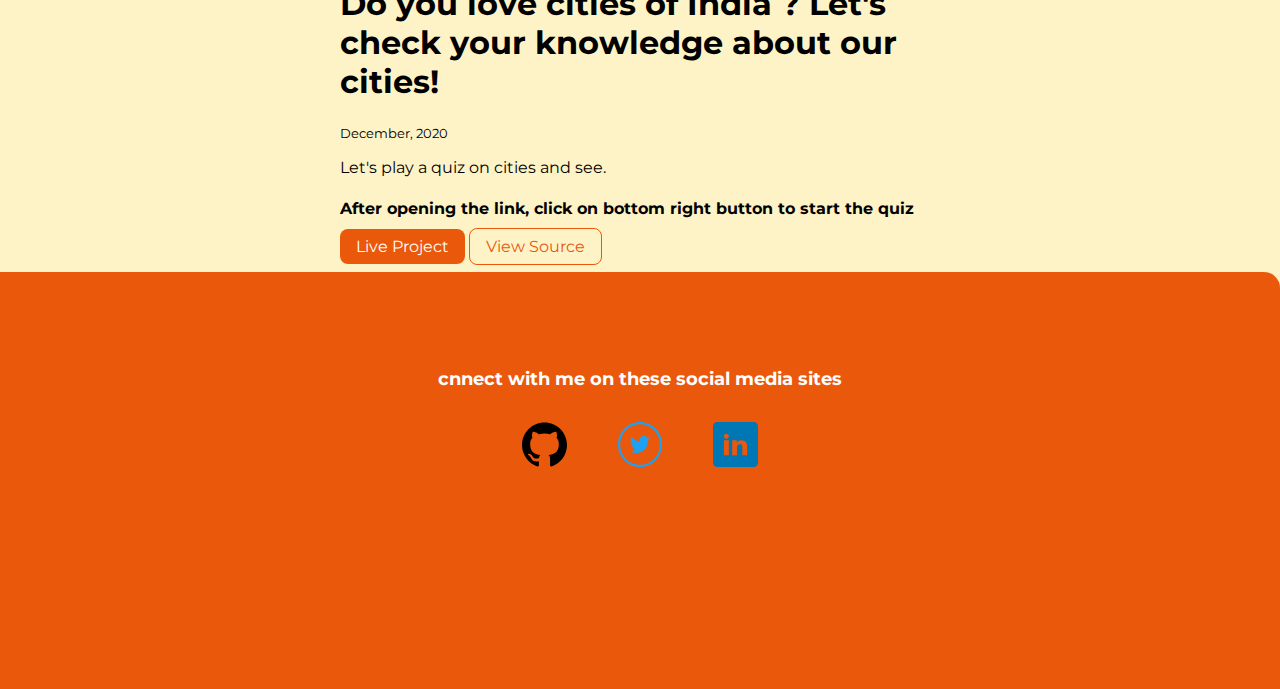
==== commit 6be5ce5c: "Update projects.html" ====
--- a/projects.html
+++ b/projects.html
@@ -57,6 +57,19 @@
 
         <li>
             <article class="showcase-list container container-center ">
+                <h1> Movies App</h1>
+            <small>May, 2021</small>
+            <p>An app where we can search about any movies</p>
+
+            <a class="link link-primary" href="https://movies-playstore.netlify.app/">Live Project</a>
+            <a class="link link-secondary" href="https://github.com/Ankitdotc/movies_playstore">View Source</a>
+
+            </article>
+            
+        </li>
+
+        <li>
+            <article class="showcase-list container container-center ">
                 <h1>Photo Gallery App</h1>
             <small>April, 2021</small>
             <p>A simple photo gallery app to add photos and view them.</p>
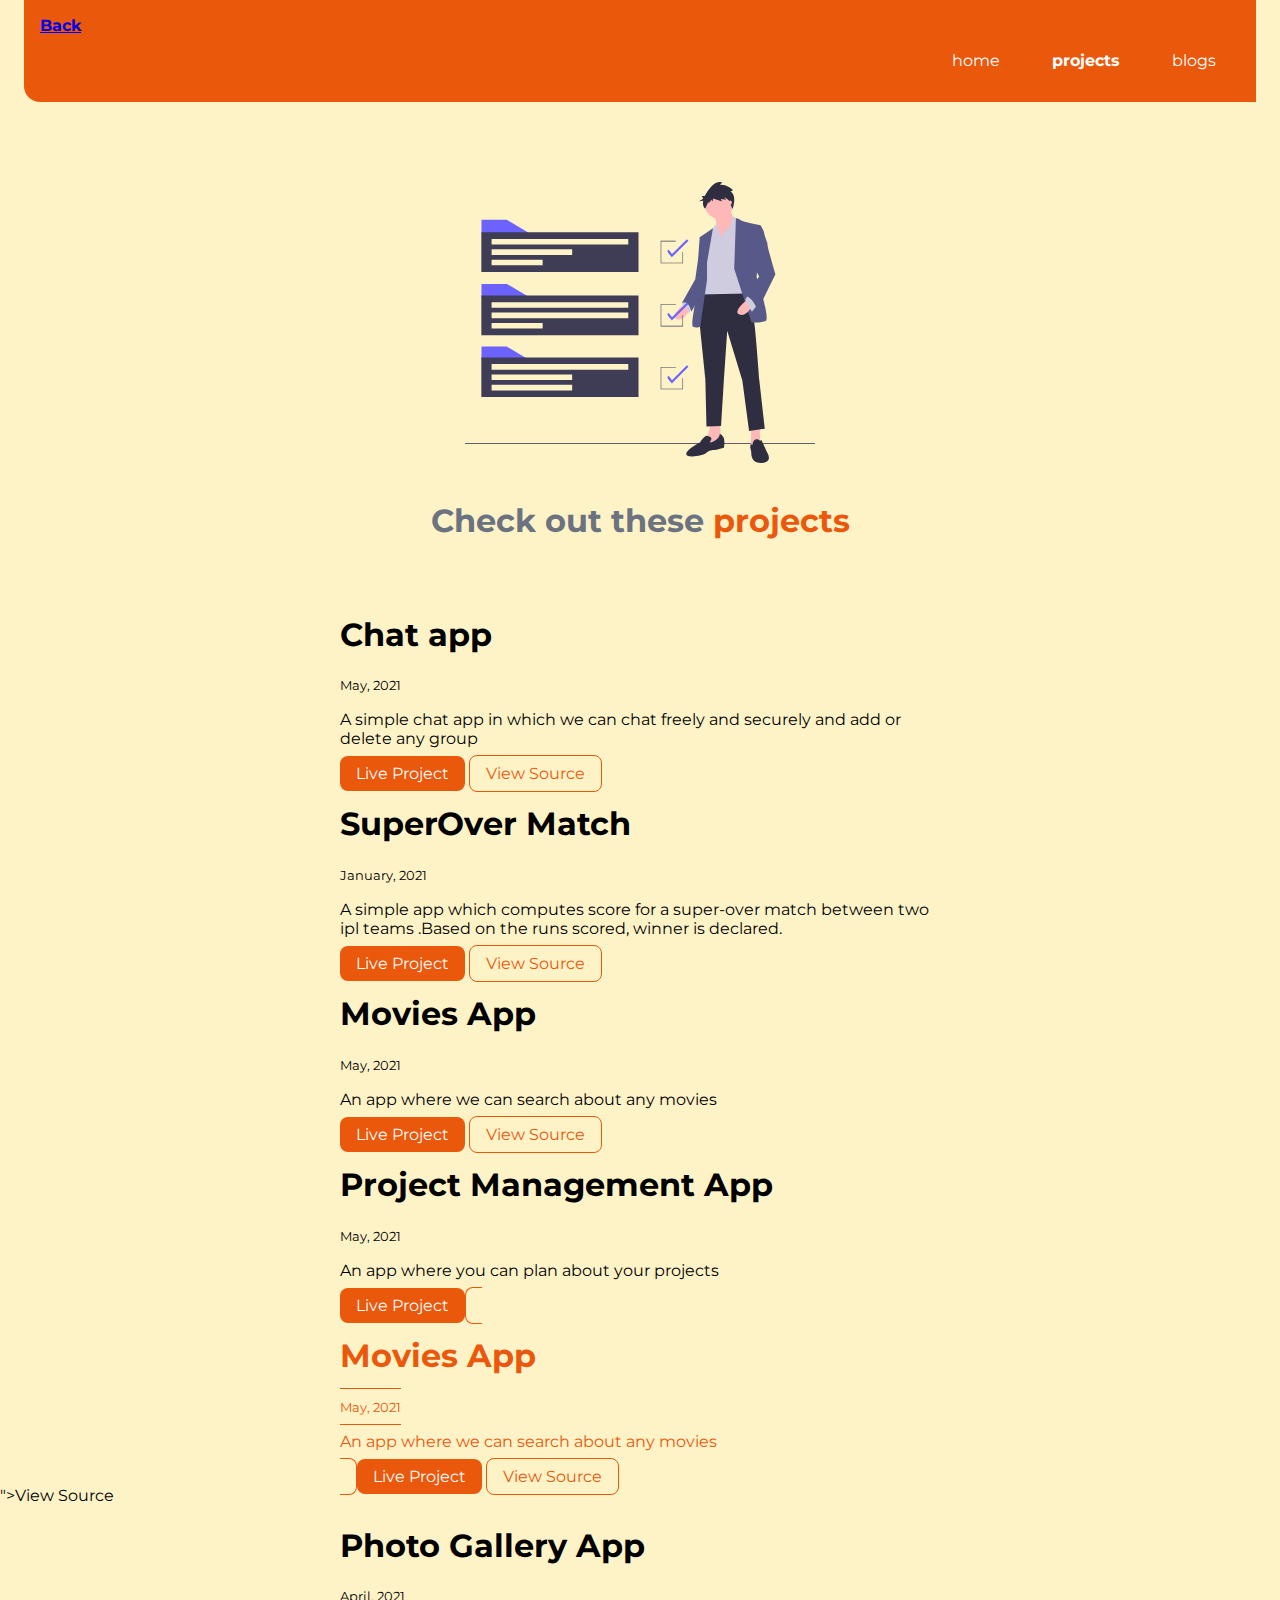
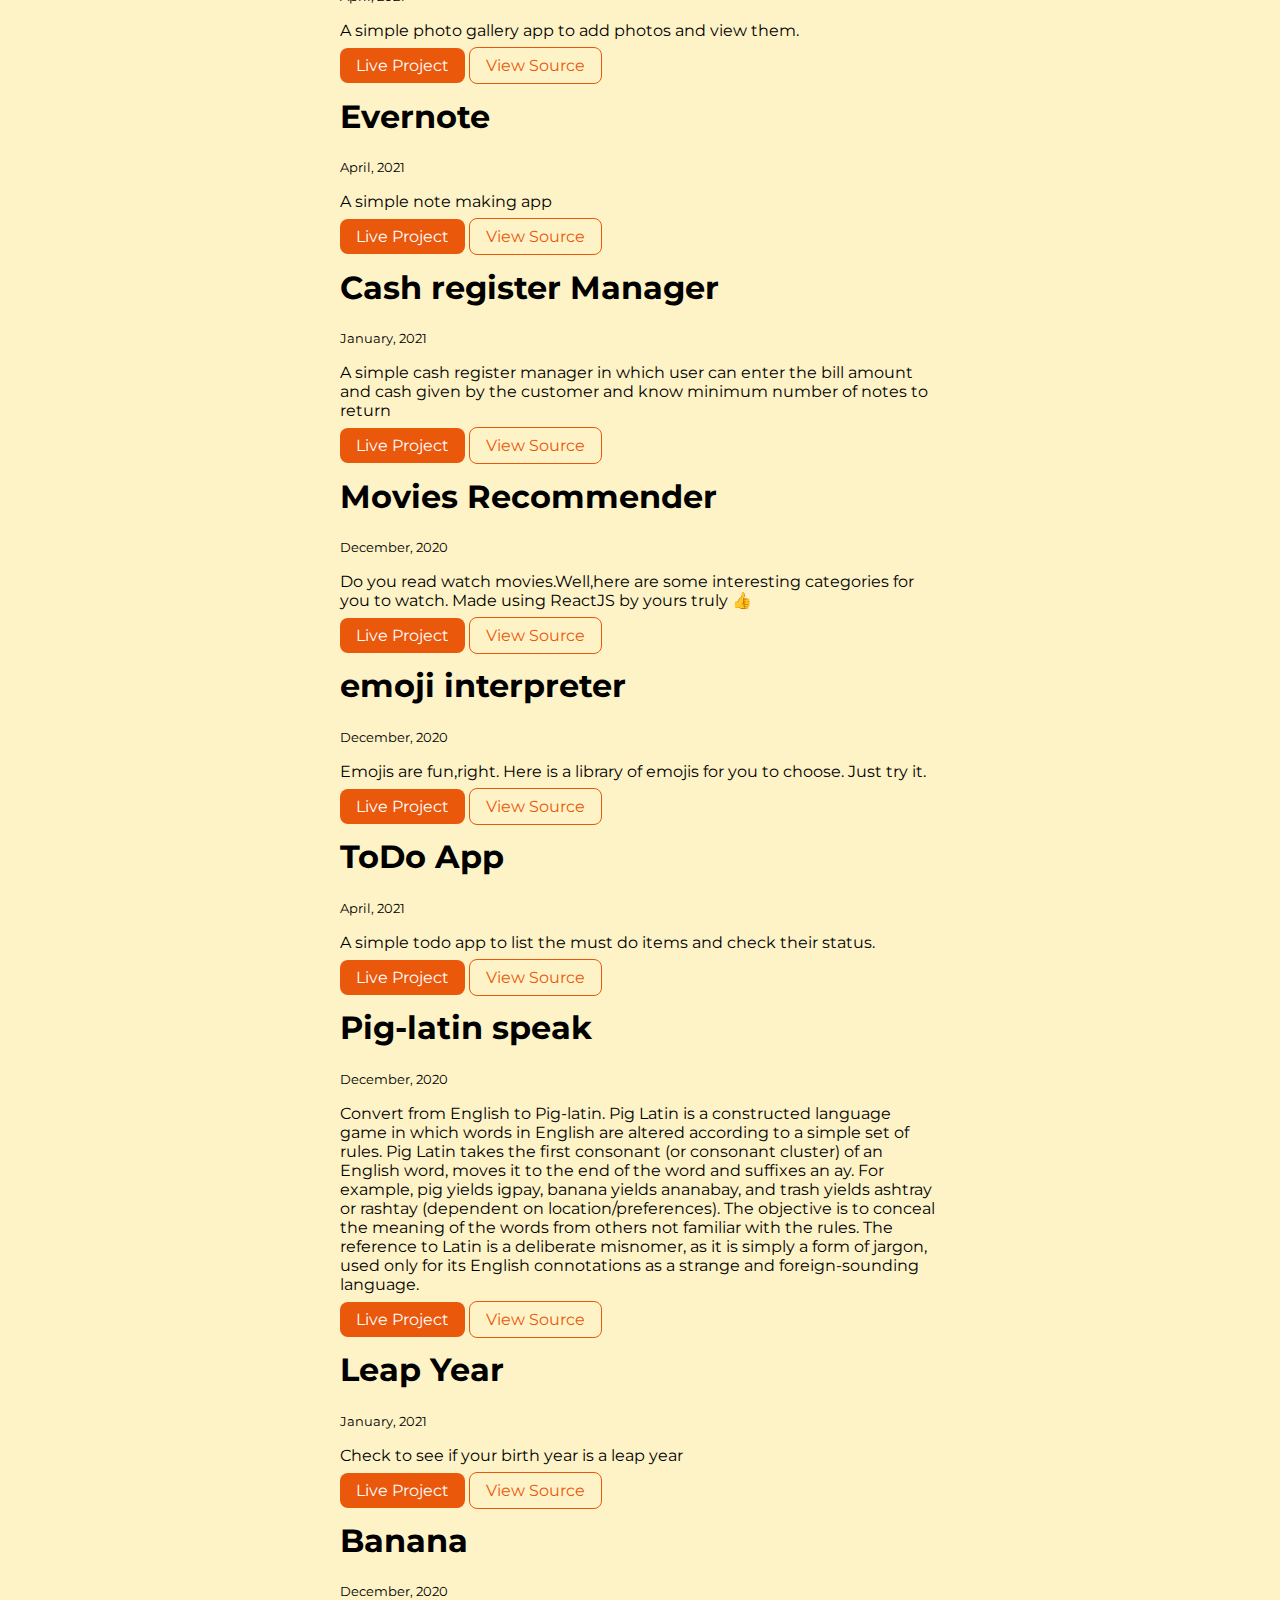
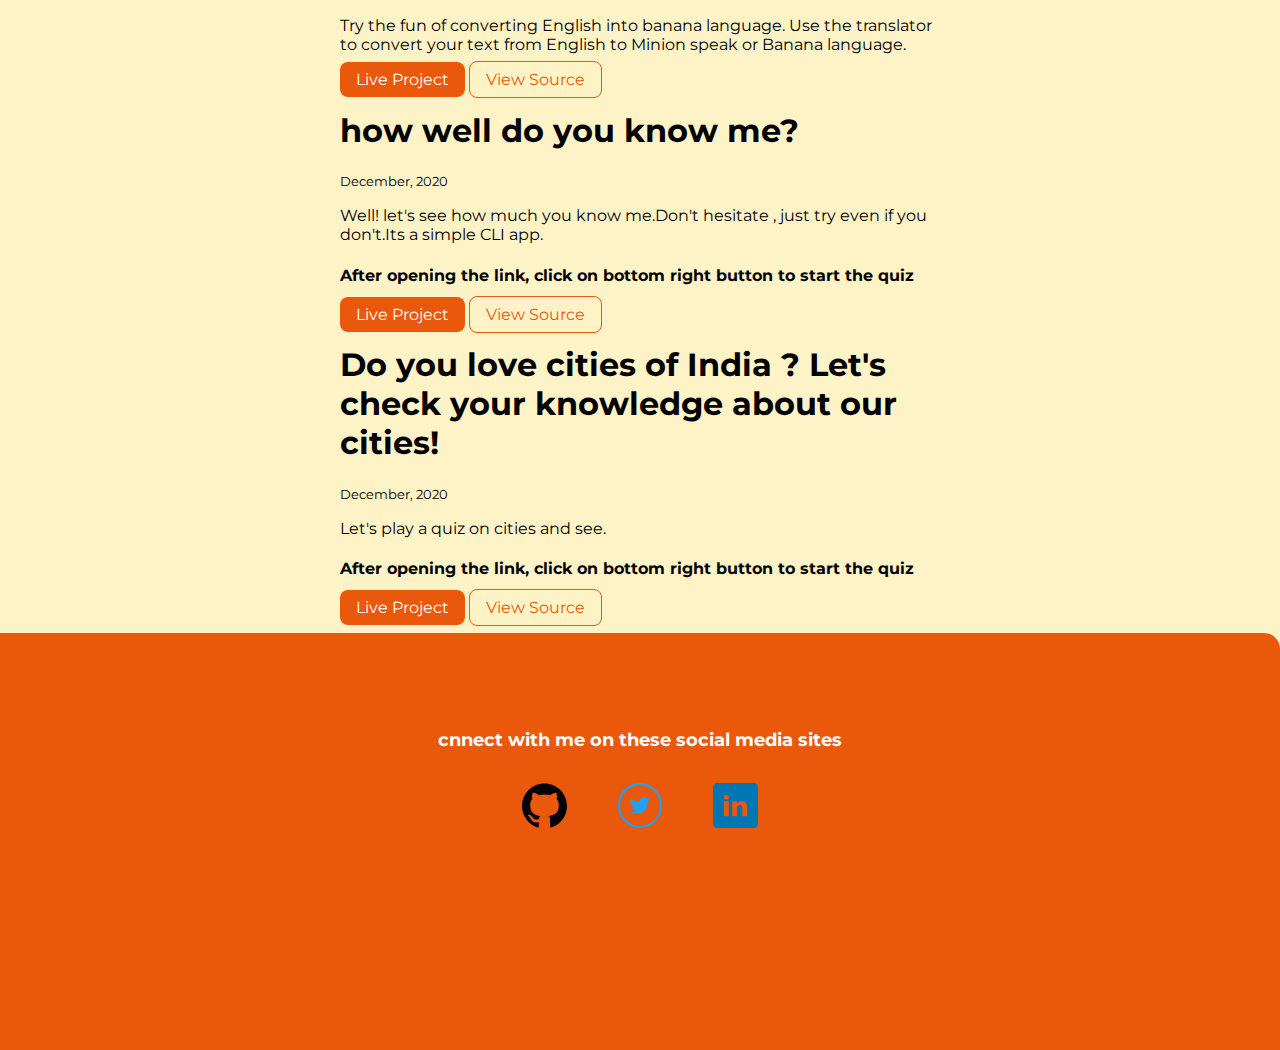
==== commit 4a6827ef: "changes" ====
--- a/projects.html
+++ b/projects.html
@@ -70,6 +70,32 @@
 
         <li>
             <article class="showcase-list container container-center ">
+                <h1> Project Management App</h1>
+            <small>May, 2021</small>
+            <p>An app where you can plan about your projects</p>
+
+            <a class="link link-primary" href="https://movies-playstore.netlify.app/">Live Project</a>
+            <a class="link link-secondary" href=" <li>
+                <article class="showcase-list container container-center ">
+                    <h1> Movies App</h1>
+                <small>May, 2021</small>
+                <p>An app where we can search about any movies</p>
+    
+                <a class="link link-primary" href="https://my-project-manager-site.netlify.app/">Live Project</a>
+                <a class="link link-secondary" href="https://github.com/Ankitdotc/movies_playstore">View Source</a>
+    
+                </article>
+                
+            </li>
+    ">View Source</a>
+
+            </article>
+            
+        </li>
+
+
+        <li>
+            <article class="showcase-list container container-center ">
                 <h1>Photo Gallery App</h1>
             <small>April, 2021</small>
             <p>A simple photo gallery app to add photos and view them.</p>
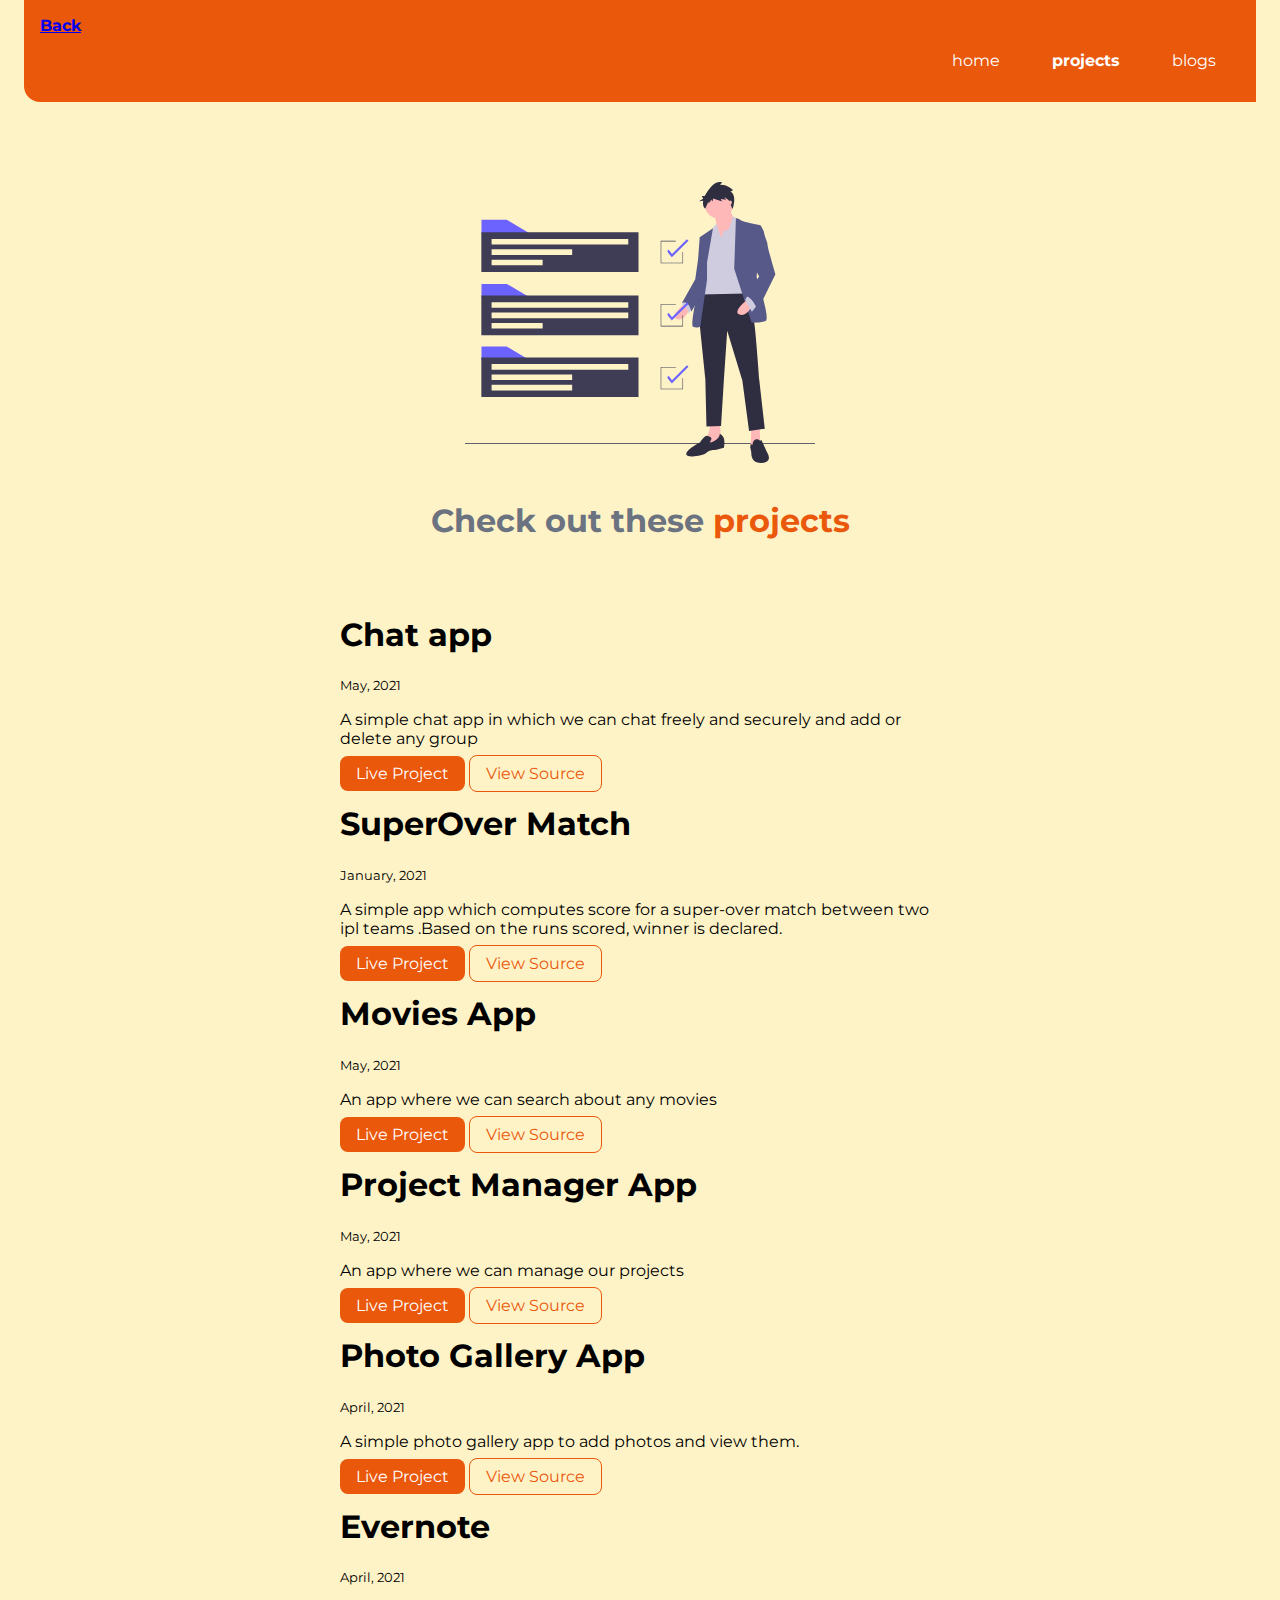
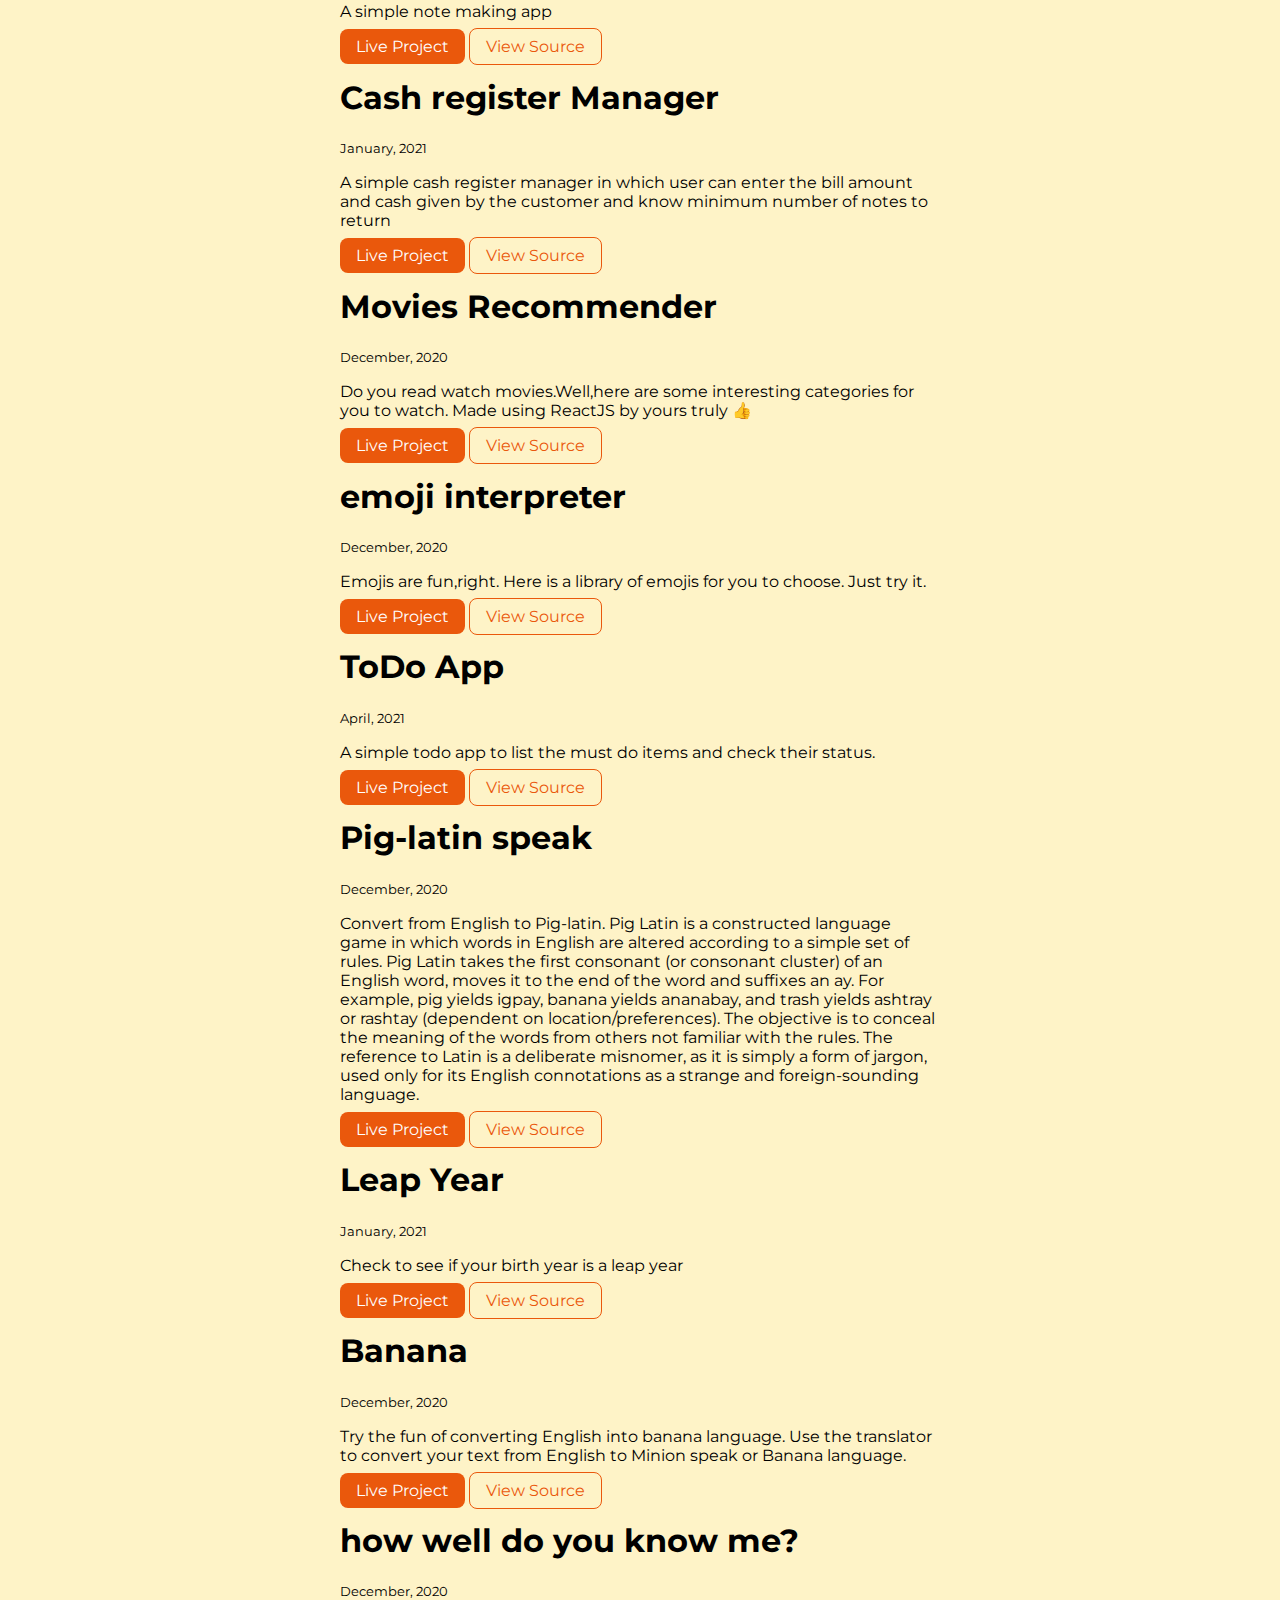
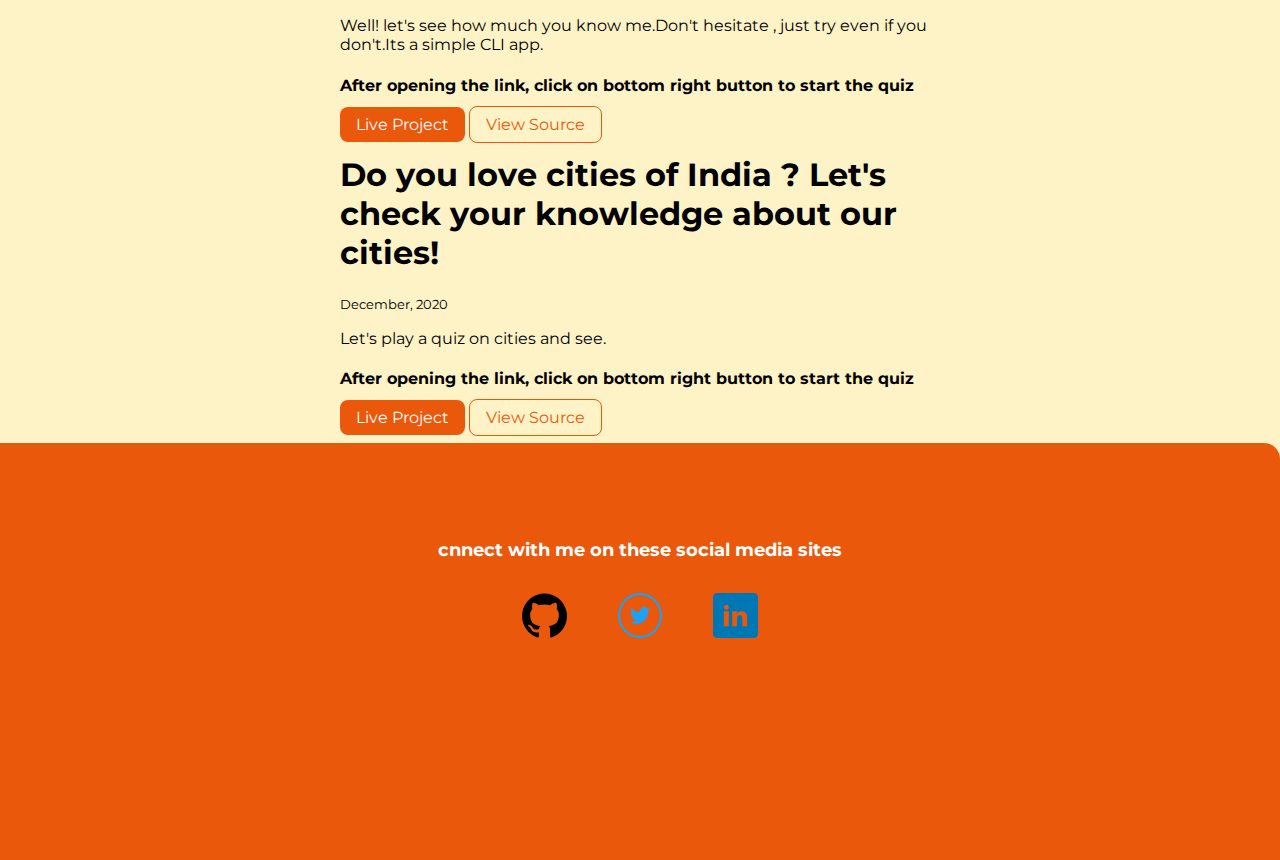
==== commit 7d0b7eb9: "push" ====
--- a/projects.html
+++ b/projects.html
@@ -67,31 +67,20 @@
             </article>
             
         </li>
-
-        <li>
-            <article class="showcase-list container container-center ">
-                <h1> Project Management App</h1>
+        <li>
+            <article class="showcase-list container container-center ">
+                <h1> Project Manager App</h1>
             <small>May, 2021</small>
-            <p>An app where you can plan about your projects</p>
-
-            <a class="link link-primary" href="https://movies-playstore.netlify.app/">Live Project</a>
-            <a class="link link-secondary" href=" <li>
-                <article class="showcase-list container container-center ">
-                    <h1> Movies App</h1>
-                <small>May, 2021</small>
-                <p>An app where we can search about any movies</p>
-    
-                <a class="link link-primary" href="https://my-project-manager-site.netlify.app/">Live Project</a>
-                <a class="link link-secondary" href="https://github.com/Ankitdotc/movies_playstore">View Source</a>
-    
-                </article>
-                
-            </li>
-    ">View Source</a>
-
-            </article>
-            
-        </li>
+            <p>An app where we can manage our projects</p>
+
+            <a class="link link-primary" href="https://my-project-manager-site.netlify.app/">Live Project</a>
+            <a class="link link-secondary" href="https://github.com/Ankitdotc/My-project-manager">View Source</a>
+
+            </article>
+            
+        </li>
+
+      
 
 
         <li>
